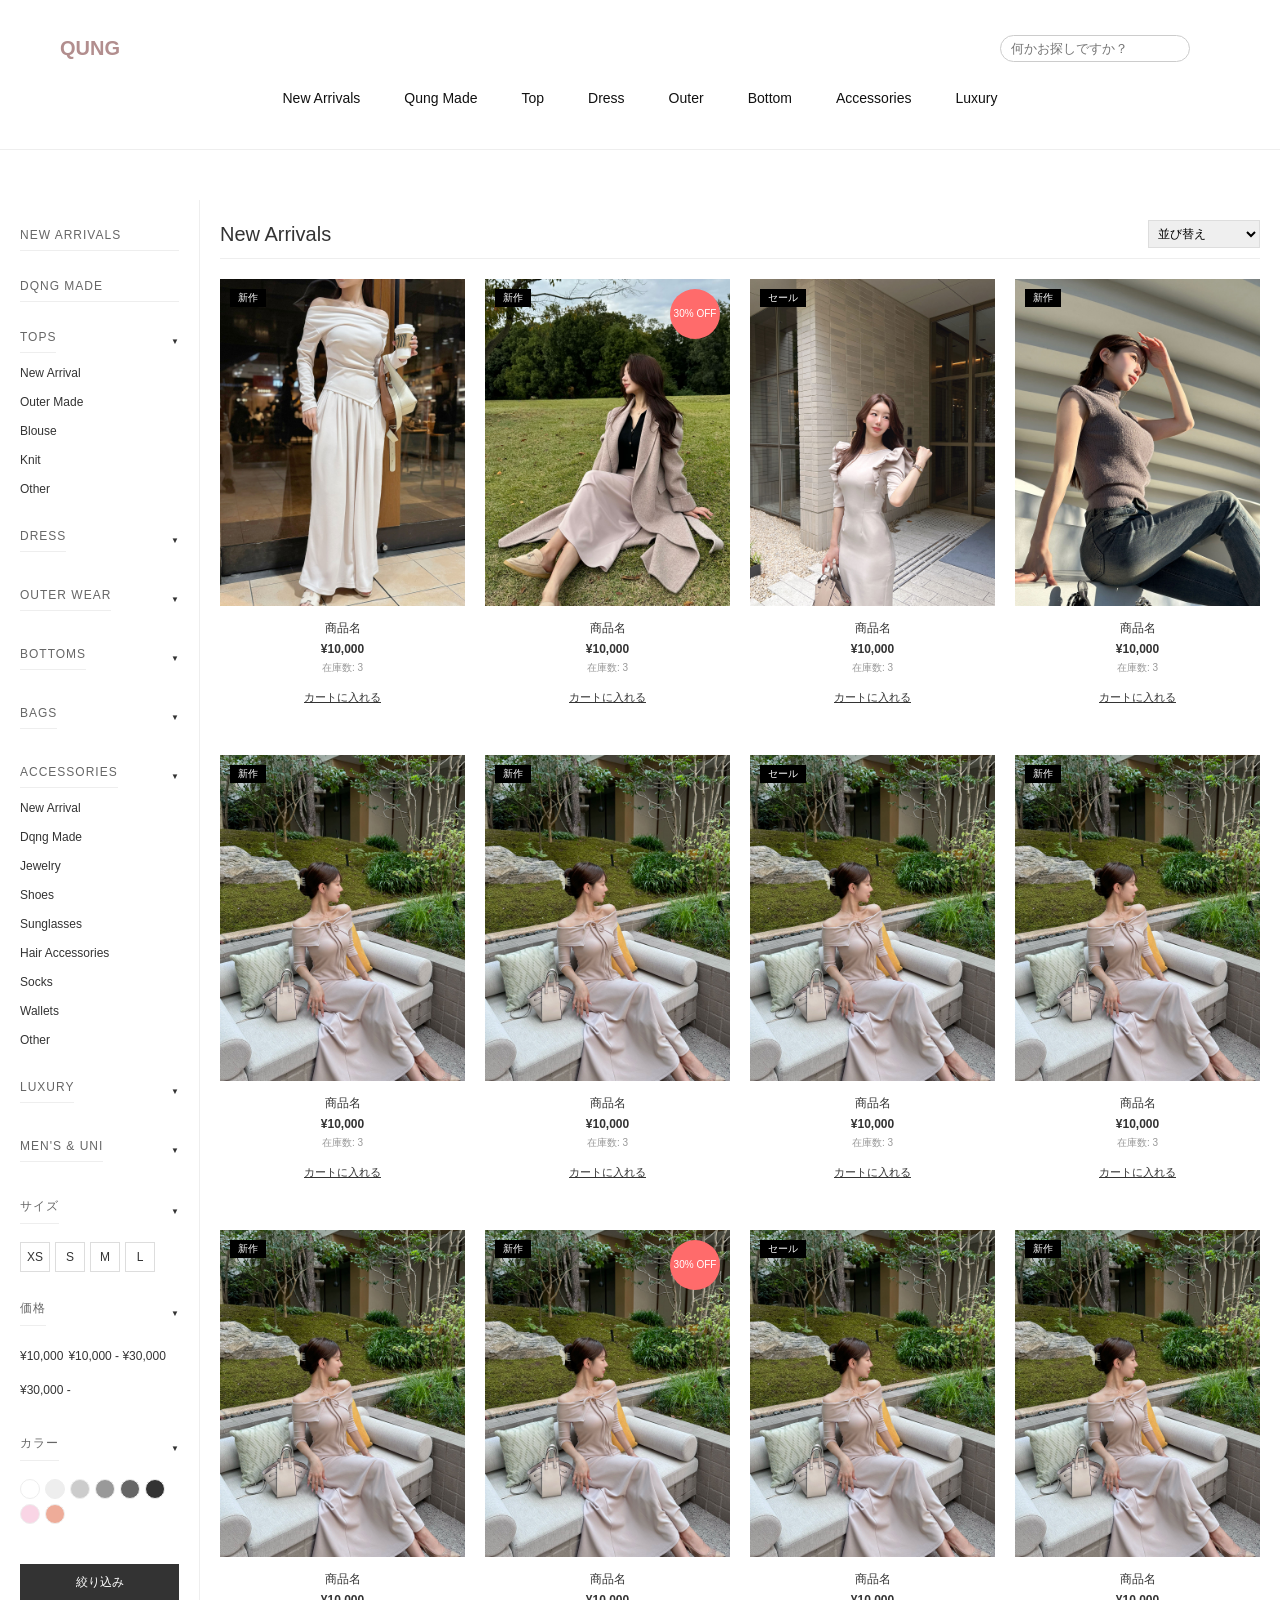
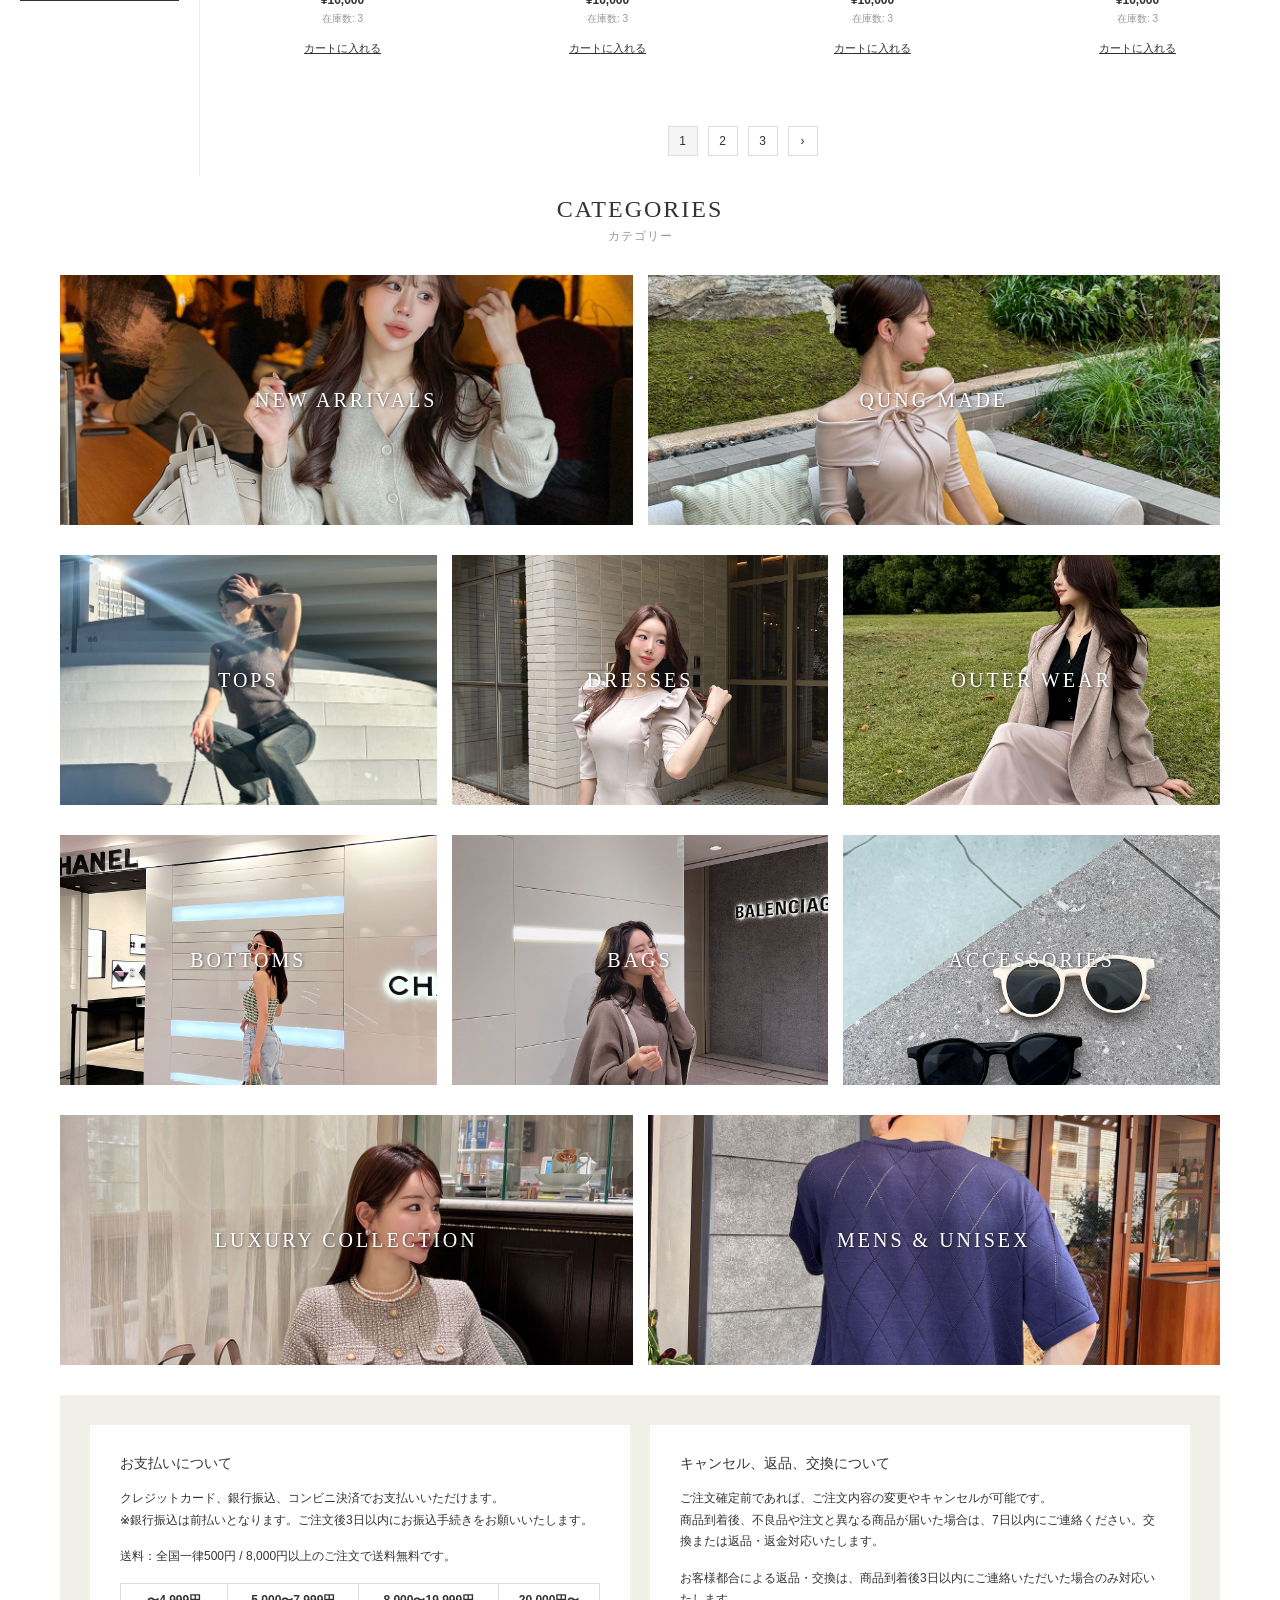
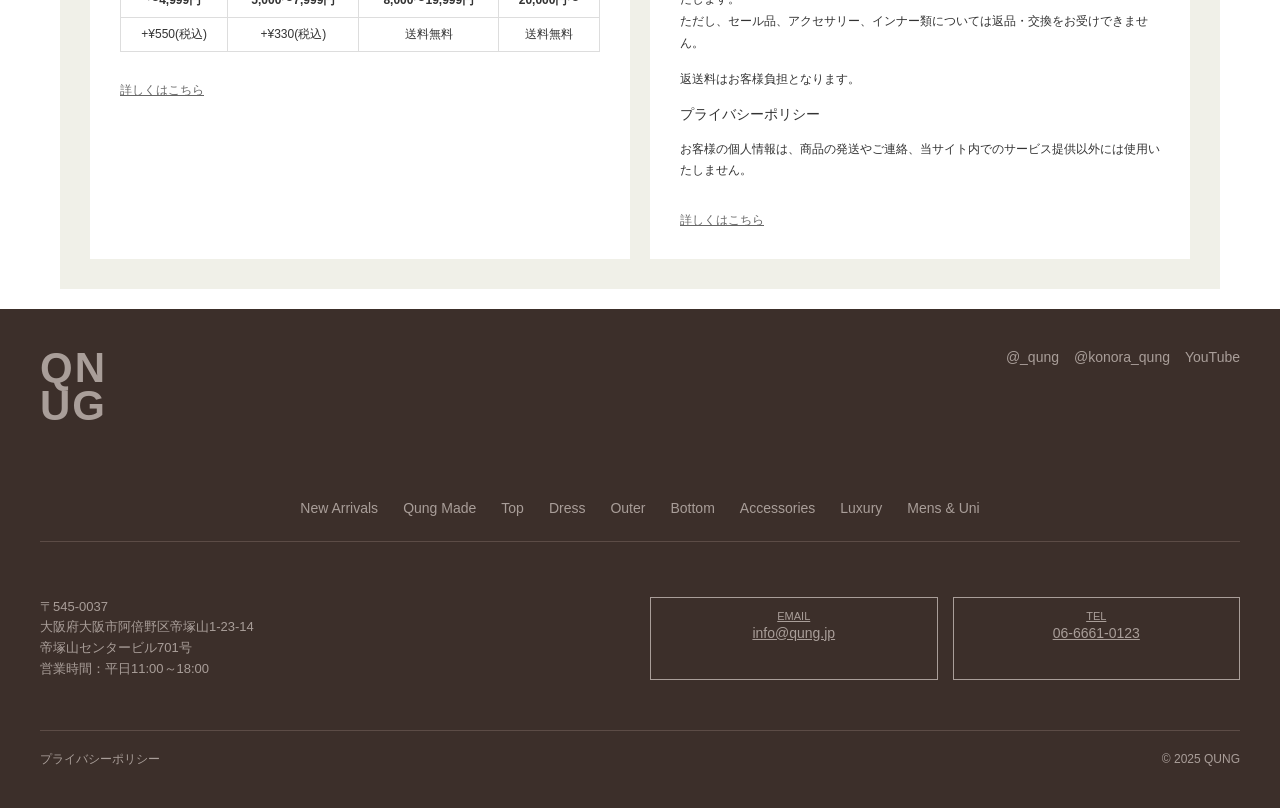
==== New-Arrivals.html @ 086cfecb "first commit" ====
<!DOCTYPE html>
<html lang="en">
  <head>
    <meta charset="UTF-8" />
    <meta name="viewport" content="width=device-width, initial-scale=1.0" />
    <title>New Arrivals</title>

    <link rel="stylesheet" href="css/style.css" />

    <link rel="stylesheet" href="css/sidebar.css" />
    <link rel="stylesheet" href="css/footer.css" />
    <style>
      * {
        margin: 0;
        padding: 0;
        box-sizing: border-box;
        font-family: sans-serif;
      }

      body {
        background-color: #fff;
      }

      /* Categories Section Styles */
      .container {
        max-width: 1200px;
        margin: 0 auto;
        padding: 20px;
      }

      .categories-header {
        text-align: center;
        margin-bottom: 30px;
      }

      .categories-title {
        font-size: 24px;
        letter-spacing: 2px;
        margin-bottom: 5px;
        font-weight: normal;
        font-family: "Times New Roman", serif;
      }

      .categories-subtitle {
        font-size: 12px;
        color: #999;
        letter-spacing: 1px;
      }

      .categories-grid {
        display: grid;
        grid-template-columns: repeat(2, 1fr);
        grid-template-rows: auto;
        gap: 15px;
        margin-bottom: 30px;
      }

      .category-item {
        position: relative;
        overflow: hidden;
        height: 250px;
        cursor: pointer;
      }

      .category-item img {
        width: 100%;
        height: 100%;
        object-fit: cover;
        transition: transform 0.5s;
      }

      .category-item:hover img {
        transform: scale(1.05);
      }

      .category-label {
        position: absolute;
        top: 50%;
        left: 50%;
        transform: translate(-50%, -50%);
        color: white;
        font-size: 20px;
        letter-spacing: 3px;
        text-align: center;
        width: 100%;
        text-shadow: 1px 1px 3px rgba(0, 0, 0, 0.5);
        pointer-events: none;
        font-family: "Times New Roman", serif;
      }

      .row-2 {
        grid-template-columns: repeat(3, 1fr);
      }

      .row-3 {
        grid-template-columns: repeat(2, 1fr);
      }

      .info-section {
        display: grid;
        grid-template-columns: repeat(2, 1fr);
        gap: 20px;
        margin-top: 30px;
        background-color: #f0f0e8;
        padding: 30px;
      }

      .info-box {
        background-color: white;
        padding: 30px;
      }

      .info-title {
        font-size: 14px;
        margin-bottom: 15px;
        font-weight: normal;
      }

      .info-content {
        font-size: 12px;
        line-height: 1.8;
        margin-bottom: 15px;
      }

      .sizing-table {
        width: 100%;
        border-collapse: collapse;
        margin-top: 15px;
        margin-bottom: 15px;
      }

      .sizing-table th,
      .sizing-table td {
        border: 1px solid #ddd;
        padding: 8px;
        text-align: center;
        font-size: 12px;
      }

      .more-link {
        display: inline-block;
        font-size: 12px;
        margin-top: 15px;
        color: #666;
        text-decoration: underline;
        cursor: pointer;
      }

      /* Products Section Styles */
      .products-section {
        display: flex;
        margin-top: 50px;
      }

      /* Sidebar styles */
      .sidebar {
        width: 200px;
        padding: 20px;
        border-right: 1px solid #eee;
      }

      .category {
        margin-bottom: 20px;
      }

      .category-title {
        text-transform: uppercase;
        font-size: 12px;
        color: #666;
        letter-spacing: 1px;
        padding: 8px 0;
        margin-bottom: 8px;
        border-bottom: 1px solid #eee;
      }

      .subcategory {
        margin-bottom: 5px;
        font-size: 12px;
        padding: 5px 0;
        cursor: pointer;
        display: flex;
        justify-content: space-between;
      }

      .subcategory:hover {
        color: #999;
      }

      .category-header {
        display: flex;
        justify-content: space-between;
        align-items: center;
        cursor: pointer;
      }

      .category-header:after {
        content: "▼";
        font-size: 8px;
      }

      .size-options,
      .price-options,
      .color-options {
        display: flex;
        flex-wrap: wrap;
        gap: 5px;
        margin-top: 10px;
      }

      .size-box {
        border: 1px solid #ddd;
        width: 30px;
        height: 30px;
        display: flex;
        align-items: center;
        justify-content: center;
        font-size: 12px;
        cursor: pointer;
      }

      .size-box:hover {
        border-color: #999;
      }

      .color-circle {
        width: 20px;
        height: 20px;
        border-radius: 50%;
        cursor: pointer;
        border: 1px solid #eee;
      }

      .search-button {
        background-color: #333;
        color: white;
        border: none;
        padding: 10px;
        width: 100%;
        margin-top: 20px;
        cursor: pointer;
        font-size: 12px;
      }

      /* Main content styles */
      .main-content {
        flex: 1;
        padding: 20px;
      }

      .header {
        display: flex;
        justify-content: space-between;
        align-items: center;
        margin-bottom: 20px;
        padding-bottom: 10px;
        border-bottom: 1px solid #eee;
      }

      .title {
        font-size: 20px;
        font-weight: normal;
      }

      .sort-dropdown {
        padding: 5px;
        border: 1px solid #ddd;
        font-size: 12px;
      }

      .products-grid {
        display: grid;
        grid-template-columns: repeat(4, 1fr);
        gap: 20px;
      }

      .product-card {
        margin-bottom: 30px;
      }

      .product-image {
        position: relative;
        margin-bottom: 10px;
        overflow: hidden;
      }

      .product-image img {
        width: 100%;
        height: auto;
        transition: transform 0.3s;
      }

      .product-image:hover img {
        transform: scale(1.05);
      }

      .tag {
        position: absolute;
        top: 10px;
        left: 10px;
        background-color: #000;
        color: white;
        padding: 2px 8px;
        font-size: 10px;
      }

      .sale-circle {
        position: absolute;
        top: 10px;
        right: 10px;
        background-color: #ff6b6b;
        color: white;
        width: 50px;
        height: 50px;
        border-radius: 50%;
        display: flex;
        align-items: center;
        justify-content: center;
        font-size: 10px;
        text-align: center;
        line-height: 1.2;
      }

      .product-info {
        text-align: center;
      }

      .product-title {
        font-size: 12px;
        font-weight: normal;
        margin-bottom: 5px;
      }

      .product-price {
        font-size: 12px;
        margin-bottom: 5px;
      }

      .product-status {
        font-size: 10px;
        color: #999;
        margin-bottom: 10px;
      }

      .add-to-cart {
        background: none;
        border: none;
        cursor: pointer;
        font-size: 11px;
        color: #333;
        text-decoration: underline;
        margin-top: 5px;
      }

      .pagination {
        display: flex;
        justify-content: center;
        margin-top: 40px;
      }

      .page-number {
        width: 30px;
        height: 30px;
        display: flex;
        align-items: center;
        justify-content: center;
        margin: 0 5px;
        border: 1px solid #ddd;
        font-size: 12px;
        cursor: pointer;
      }

      .page-number:hover,
      .page-number.active {
        background-color: #f5f5f5;
      }

      .next-page {
        border: 1px solid #ddd;
        width: 30px;
        height: 30px;
        display: flex;
        align-items: center;
        justify-content: center;
        font-size: 12px;
        margin-left: 5px;
        cursor: pointer;
      }
    </style>
  </head>
  <body>
    <div id="site-header"></div>

    <!-- Products Section -->
    <div class="products-section">
      <!-- Left Sidebar -->
      <div class="sidebar">
        <div class="category">
          <div class="category-title">NEW ARRIVALS</div>
        </div>

        <div class="category">
          <div class="category-title">DQNG MADE</div>
        </div>

        <div class="category">
          <div class="category-header">
            <div class="category-title">TOPS</div>
          </div>
          <div class="subcategory">New Arrival</div>
          <div class="subcategory">Outer Made</div>
          <div class="subcategory">Blouse</div>
          <div class="subcategory">Knit</div>
          <div class="subcategory">Other</div>
        </div>

        <div class="category">
          <div class="category-header">
            <div class="category-title">DRESS</div>
          </div>
        </div>

        <div class="category">
          <div class="category-header">
            <div class="category-title">OUTER WEAR</div>
          </div>
        </div>

        <div class="category">
          <div class="category-header">
            <div class="category-title">BOTTOMS</div>
          </div>
        </div>

        <div class="category">
          <div class="category-header">
            <div class="category-title">BAGS</div>
          </div>
        </div>

        <div class="category">
          <div class="category-header">
            <div class="category-title">ACCESSORIES</div>
          </div>
          <div class="subcategory">New Arrival</div>
          <div class="subcategory">Dqng Made</div>
          <div class="subcategory">Jewelry</div>
          <div class="subcategory">Shoes</div>
          <div class="subcategory">Sunglasses</div>
          <div class="subcategory">Hair Accessories</div>
          <div class="subcategory">Socks</div>
          <div class="subcategory">Wallets</div>
          <div class="subcategory">Other</div>
        </div>

        <div class="category">
          <div class="category-header">
            <div class="category-title">LUXURY</div>
          </div>
        </div>

        <div class="category">
          <div class="category-header">
            <div class="category-title">MEN'S & UNI</div>
          </div>
        </div>

        <div class="category">
          <div class="category-header">
            <div class="category-title">サイズ</div>
          </div>
          <div class="size-options">
            <div class="size-box">XS</div>
            <div class="size-box">S</div>
            <div class="size-box">M</div>
            <div class="size-box">L</div>
          </div>
        </div>

        <div class="category">
          <div class="category-header">
            <div class="category-title">価格</div>
          </div>
          <div class="price-options">
            <div class="subcategory">¥10,000</div>
            <div class="subcategory">¥10,000 - ¥30,000</div>
            <div class="subcategory">¥30,000 -</div>
          </div>
        </div>

        <div class="category">
          <div class="category-header">
            <div class="category-title">カラー</div>
          </div>
          <div class="color-options">
            <div class="color-circle" style="background-color: #fff"></div>
            <div class="color-circle" style="background-color: #eee"></div>
            <div class="color-circle" style="background-color: #ccc"></div>
            <div class="color-circle" style="background-color: #999"></div>
            <div class="color-circle" style="background-color: #666"></div>
            <div class="color-circle" style="background-color: #333"></div>
            <div class="color-circle" style="background-color: #f9d5e5"></div>
            <div class="color-circle" style="background-color: #eeac99"></div>
          </div>
        </div>

        <button class="search-button">絞り込み</button>
      </div>

      <!-- Main Content -->
      <div class="main-content">
        <div class="header">
          <h1 class="title">New Arrivals</h1>
          <select class="sort-dropdown">
            <option>並び替え</option>
            <option>新着順</option>
            <option>おすすめ</option>
            <option>低価格(安い順)</option>
            <option>高価格(高い順)</option>
            <option>売れ筋順</option>
            <option>割引率(高い順)</option>
          </select>
        </div>

        <div class="products-grid">
          <!-- Product 1 -->
          <div class="product-card">
            <div class="product-image">
              <img src="newp1.jpg" alt="Fashion product" />
              <div class="tag">新作</div>
            </div>
            <div class="product-info">
              <h3 class="product-title">商品名</h3>
              <div class="product-price">¥10,000</div>
              <div class="product-status">在庫数: 3</div>
              <button class="add-to-cart">カートに入れる</button>
            </div>
          </div>

          <!-- Product 2 -->
          <div class="product-card">
            <div class="product-image">
              <img
                src="4d690265fda1c82289eeb3aa7a1eb5c9ae53136c.jpg"
                alt="Fashion product"
              />
              <div class="tag">新作</div>
              <div class="sale-circle">30% OFF</div>
            </div>
            <div class="product-info">
              <h3 class="product-title">商品名</h3>
              <div class="product-price">¥10,000</div>
              <div class="product-status">在庫数: 3</div>
              <button class="add-to-cart">カートに入れる</button>
            </div>
          </div>

          <!-- Product 3 -->
          <div class="product-card">
            <div class="product-image">
              <img
                src="9103c0feef0258bb6fc82ee52c342f1bdd864221.jpg"
                alt="Fashion product"
              />
              <div class="tag">セール</div>
            </div>
            <div class="product-info">
              <h3 class="product-title">商品名</h3>
              <div class="product-price">¥10,000</div>
              <div class="product-status">在庫数: 3</div>
              <button class="add-to-cart">カートに入れる</button>
            </div>
          </div>

          <!-- Product 4 -->
          <div class="product-card">
            <div class="product-image">
              <img
                src="5a7972a91dd7b9ae337d6b5f565ec3e1d8d7c416.jpg"
                alt="Fashion product"
              />
              <div class="tag">新作</div>
            </div>
            <div class="product-info">
              <h3 class="product-title">商品名</h3>
              <div class="product-price">¥10,000</div>
              <div class="product-status">在庫数: 3</div>
              <button class="add-to-cart">カートに入れる</button>
            </div>
          </div>

          <!-- Product 5 -->
          <div class="product-card">
            <div class="product-image">
              <img
                src="e820c587bdb36ad28e0a0d2828b4e10e672bfbad.jpg"
                alt="Fashion product"
              />
              <div class="tag">新作</div>
            </div>
            <div class="product-info">
              <h3 class="product-title">商品名</h3>
              <div class="product-price">¥10,000</div>
              <div class="product-status">在庫数: 3</div>
              <button class="add-to-cart">カートに入れる</button>
            </div>
          </div>

          <!-- Product 6 -->
          <div class="product-card">
            <div class="product-image">
              <img
                src="e820c587bdb36ad28e0a0d2828b4e10e672bfbad.jpg"
                alt="Fashion product"
              />
              <div class="tag">新作</div>
            </div>
            <div class="product-info">
              <h3 class="product-title">商品名</h3>
              <div class="product-price">¥10,000</div>
              <div class="product-status">在庫数: 3</div>
              <button class="add-to-cart">カートに入れる</button>
            </div>
          </div>

          <!-- Product 7 -->
          <div class="product-card">
            <div class="product-image">
              <img
                src="e820c587bdb36ad28e0a0d2828b4e10e672bfbad.jpg"
                alt="Fashion product"
              />
              <div class="tag">セール</div>
            </div>
            <div class="product-info">
              <h3 class="product-title">商品名</h3>
              <div class="product-price">¥10,000</div>
              <div class="product-status">在庫数: 3</div>
              <button class="add-to-cart">カートに入れる</button>
            </div>
          </div>

          <!-- Product 8 -->
          <div class="product-card">
            <div class="product-image">
              <img
                src="e820c587bdb36ad28e0a0d2828b4e10e672bfbad.jpg"
                alt="Fashion product"
              />
              <div class="tag">新作</div>
            </div>
            <div class="product-info">
              <h3 class="product-title">商品名</h3>
              <div class="product-price">¥10,000</div>
              <div class="product-status">在庫数: 3</div>
              <button class="add-to-cart">カートに入れる</button>
            </div>
          </div>

          <!-- Second row products (repeat first row for demo) -->
          <!-- Product 9 -->
          <div class="product-card">
            <div class="product-image">
              <img
                src="e820c587bdb36ad28e0a0d2828b4e10e672bfbad.jpg"
                alt="Fashion product"
              />
              <div class="tag">新作</div>
            </div>
            <div class="product-info">
              <h3 class="product-title">商品名</h3>
              <div class="product-price">¥10,000</div>
              <div class="product-status">在庫数: 3</div>
              <button class="add-to-cart">カートに入れる</button>
            </div>
          </div>

          <!-- Product 10 -->
          <div class="product-card">
            <div class="product-image">
              <img
                src="e820c587bdb36ad28e0a0d2828b4e10e672bfbad.jpg"
                alt="Fashion product"
              />
              <div class="tag">新作</div>
              <div class="sale-circle">30% OFF</div>
            </div>
            <div class="product-info">
              <h3 class="product-title">商品名</h3>
              <div class="product-price">¥10,000</div>
              <div class="product-status">在庫数: 3</div>
              <button class="add-to-cart">カートに入れる</button>
            </div>
          </div>

          <!-- Product 11 -->
          <div class="product-card">
            <div class="product-image">
              <img
                src="e820c587bdb36ad28e0a0d2828b4e10e672bfbad.jpg"
                alt="Fashion product"
              />
              <div class="tag">セール</div>
            </div>
            <div class="product-info">
              <h3 class="product-title">商品名</h3>
              <div class="product-price">¥10,000</div>
              <div class="product-status">在庫数: 3</div>
              <button class="add-to-cart">カートに入れる</button>
            </div>
          </div>

          <!-- Product 12 -->
          <div class="product-card">
            <div class="product-image">
              <img
                src="e820c587bdb36ad28e0a0d2828b4e10e672bfbad.jpg"
                alt="Fashion product"
              />
              <div class="tag">新作</div>
            </div>
            <div class="product-info">
              <h3 class="product-title">商品名</h3>
              <div class="product-price">¥10,000</div>
              <div class="product-status">在庫数: 3</div>
              <button class="add-to-cart">カートに入れる</button>
            </div>
          </div>
        </div>

        <!-- Pagination -->
        <div class="pagination">
          <div class="page-number active">1</div>
          <div class="page-number">2</div>
          <div class="page-number">3</div>
          <div class="next-page">›</div>
        </div>
      </div>
    </div>

    <!-- Categories Section -->
    <div class="container">
      <!-- Categories Header -->
      <div class="categories-header">
        <h1 class="categories-title">CATEGORIES</h1>
        <div class="categories-subtitle">カテゴリー</div>
      </div>

      <!-- Categories Grid - Row 1 -->
      <div class="categories-grid">
        <!-- New Arrivals -->
        <div class="category-item">
          <img
            src="5885b2ba01f58133df1f2896c048804c98ce63a4.jpg"
            alt="New Arrivals"
          />
          <div class="category-label">NEW ARRIVALS</div>
        </div>

        <!-- Qung Made -->
        <div class="category-item">
          <img
            src="e820c587bdb36ad28e0a0d2828b4e10e672bfbad (1).jpg"
            alt="Qung Made"
          />
          <div class="category-label">QUNG MADE</div>
        </div>
      </div>

      <!-- Categories Grid - Row 2 -->
      <div class="categories-grid row-2">
        <!-- Tops -->
        <div class="category-item">
          <img src="1a89beb376599f3f83692e1197912b23ac9c4b84.jpg" alt="Tops" />
          <div class="category-label">TOPS</div>
        </div>

        <!-- Dresses -->
        <div class="category-item">
          <img
            src="9103c0feef0258bb6fc82ee52c342f1bdd864221 (3).jpg"
            alt="Dresses"
          />
          <div class="category-label">DRESSES</div>
        </div>

        <!-- Outer Wear -->
        <div class="category-item">
          <img
            src="4d690265fda1c82289eeb3aa7a1eb5c9ae53136c (1).jpg"
            alt="Outer Wear"
          />
          <div class="category-label">OUTER WEAR</div>
        </div>
      </div>

      <!-- Categories Grid - Row 3 -->
      <div class="categories-grid row-2">
        <!-- Bottoms -->
        <div class="category-item">
          <img
            src="4bafaa244b890921a69c7337005c011498ba6808 (1).jpg"
            alt="Bottoms"
          />
          <div class="category-label">BOTTOMS</div>
        </div>

        <!-- Bags -->
        <div class="category-item">
          <img src="ed6ea5e9a460b45aedf42dc6e616c5f8e9622e7d.jpg" alt="Bags" />
          <div class="category-label">BAGS</div>
        </div>

        <!-- Accessories -->
        <div class="category-item">
          <img
            src="4c7d7dd649df3a3e210e812cb49407179325f483.jpg"
            alt="Accessories"
          />
          <div class="category-label">ACCESSORIES</div>
        </div>
      </div>

      <!-- Categories Grid - Row 4 -->
      <div class="categories-grid">
        <!-- Luxury Collection -->
        <div class="category-item">
          <img
            src="69fb6cc38c44bbbca846d6472825ca42c41c1407.jpg"
            alt="Luxury Collection"
          />
          <div class="category-label">LUXURY COLLECTION</div>
        </div>

        <!-- Mens & Unisex -->
        <div class="category-item">
          <img
            src="e5986133b2b3f3f2792eaac9f198751d924b41c4.jpg"
            alt="Mens & Unisex"
          />
          <div class="category-label">MENS & UNISEX</div>
        </div>
      </div>

      <!-- Info Section -->
      <div class="info-section">
        <!-- Left Info Box -->
        <div class="info-box">
          <h3 class="info-title">お支払いについて</h3>
          <p class="info-content">
            クレジットカード、銀行振込、コンビニ決済でお支払いいただけます。<br />
            ※銀行振込は前払いとなります。ご注文後3日以内にお振込手続きをお願いいたします。
          </p>
          <p class="info-content">
            送料：全国一律500円 / 8,000円以上のご注文で送料無料です。
          </p>

          <table class="sizing-table">
            <tr>
              <th>〜4,999円</th>
              <th>5,000〜7,999円</th>
              <th>8,000〜19,999円</th>
              <th>20,000円〜</th>
            </tr>
            <tr>
              <td>+¥550(税込)</td>
              <td>+¥330(税込)</td>
              <td>送料無料</td>
              <td>送料無料</td>
            </tr>
          </table>

          <a class="more-link">詳しくはこちら</a>
        </div>

        <!-- Right Info Box -->
        <div class="info-box">
          <h3 class="info-title">キャンセル、返品、交換について</h3>
          <p class="info-content">
            ご注文確定前であれば、ご注文内容の変更やキャンセルが可能です。<br />
            商品到着後、不良品や注文と異なる商品が届いた場合は、7日以内にご連絡ください。交換または返品・返金対応いたします。
          </p>
          <p class="info-content">
            お客様都合による返品・交換は、商品到着後3日以内にご連絡いただいた場合のみ対応いたします。<br />
            ただし、セール品、アクセサリー、インナー類については返品・交換をお受けできません。
          </p>
          <p class="info-content">返送料はお客様負担となります。</p>

          <h3 class="info-title">プライバシーポリシー</h3>
          <p class="info-content">
            お客様の個人情報は、商品の発送やご連絡、当サイト内でのサービス提供以外には使用いたしません。
          </p>

          <a class="more-link">詳しくはこちら</a>
        </div>
      </div>
    </div>
    <div id="site-footer"></div>
    <script>
      document.addEventListener("DOMContentLoaded", function () {
        // Categories Section Interactivity
        const categoryItems = document.querySelectorAll(".category-item");
        categoryItems.forEach((item) => {
          item.addEventListener("click", function () {
            // In a real implementation, this would navigate to the category page
            const categoryName =
              this.querySelector(".category-label").textContent;
            console.log(`Navigating to ${categoryName} category`);
            // window.location.href = `/category/${categoryName.toLowerCase().replace(' ', '-')}`;
          });
        });

        const moreLinks = document.querySelectorAll(".more-link");
        moreLinks.forEach((link) => {
          link.addEventListener("click", function () {
            // In a real implementation, this would show more information or navigate to details page
            console.log("Showing more information");
          });
        });

        // Products Section Interactivity
        // Toggle category dropdown
        const categoryHeaders = document.querySelectorAll(".category-header");
        categoryHeaders.forEach((header) => {
          header.addEventListener("click", function () {
            const nextElement = this.nextElementSibling;
            if (
              nextElement &&
              !nextElement.classList.contains("category-title")
            ) {
              nextElement.style.display =
                nextElement.style.display === "none" ? "block" : "none";
            }
          });
        });

        // Size box selection
        const sizeBoxes = document.querySelectorAll(".size-box");
        sizeBoxes.forEach((box) => {
          box.addEventListener("click", function () {
            // Toggle active class
            this.classList.toggle("active");
            if (this.classList.contains("active")) {
              this.style.backgroundColor = "#eee";
            } else {
              this.style.backgroundColor = "";
            }
          });
        });

        // Color circle selection
        const colorCircles = document.querySelectorAll(".color-circle");
        colorCircles.forEach((circle) => {
          circle.addEventListener("click", function () {
            // Toggle active class
            this.classList.toggle("active");
            if (this.classList.contains("active")) {
              this.style.border = "2px solid #333";
            } else {
              this.style.border = "1px solid #eee";
            }
          });
        });

        // Search button click
        const searchButton = document.querySelector(".search-button");
        searchButton.addEventListener("click", function () {
          console.log("Filtering products based on selected criteria");
          // In a real implementation, this would filter products based on selected criteria
        });

        // Sort dropdown change
        const sortDropdown = document.querySelector(".sort-dropdown");
        sortDropdown.addEventListener("change", function () {
          console.log(`Sorting products by: ${this.value}`);
          // In a real implementation, this would sort products based on selected option
        });

        // Add to cart button click
        const addToCartButtons = document.querySelectorAll(".add-to-cart");
        addToCartButtons.forEach((button) => {
          button.addEventListener("click", function () {
            const productTitle =
              this.parentElement.querySelector(".product-title").textContent;
            console.log(`Added ${productTitle} to cart`);
            // In a real implementation, this would add the product to cart

            // Show a quick confirmation message
            const confirmMessage = document.createElement("div");
            confirmMessage.textContent = "カートに追加しました！";
            confirmMessage.style.position = "fixed";
            confirmMessage.style.top = "20px";
            confirmMessage.style.left = "50%";
            confirmMessage.style.transform = "translateX(-50%)";
            confirmMessage.style.backgroundColor = "#333";
            confirmMessage.style.color = "white";
            confirmMessage.style.padding = "10px 20px";
            confirmMessage.style.borderRadius = "5px";
            confirmMessage.style.zIndex = "1000";

            document.body.appendChild(confirmMessage);

            // Remove the message after 3 seconds
            setTimeout(() => {
              document.body.removeChild(confirmMessage);
            }, 3000);
          });
        });

        // Pagination click
        const pageNumbers = document.querySelectorAll(".page-number");
        pageNumbers.forEach((number) => {
          number.addEventListener("click", function () {
            // Remove active class from all page numbers
            pageNumbers.forEach((num) => num.classList.remove("active"));

            // Add active class to clicked page number
            this.classList.add("active");

            console.log(`Navigating to page ${this.textContent}`);
            // In a real implementation, this would load products for the selected page
          });
        });

        // Next page click
        const nextPage = document.querySelector(".next-page");
        nextPage.addEventListener("click", function () {
          // Find the currently active page
          const activePage = document.querySelector(".page-number.active");
          const currentPage = parseInt(activePage.textContent);

          // Find the next page element
          const nextPageElement = document.querySelector(
            `.page-number:nth-child(${currentPage + 1})`
          );

          if (nextPageElement) {
            // Remove active class from current page
            activePage.classList.remove("active");

            // Add active class to next page
            nextPageElement.classList.add("active");

            console.log(`Navigating to page ${nextPageElement.textContent}`);
            // In a real implementation, this would load products for the next page
          }
        });

        // Product image hover effect
        const productImages = document.querySelectorAll(".product-image");
        productImages.forEach((image) => {
          image.addEventListener("mouseenter", function () {
            this.querySelector("img").style.transform = "scale(1.05)";
          });

          image.addEventListener("mouseleave", function () {
            this.querySelector("img").style.transform = "";
          });
        });

        // Mobile sidebar toggle (for responsive design)
        // This would be implemented with additional HTML elements in a real project
        function setupMobileMenu() {
          if (window.innerWidth <= 768) {
            // Create mobile menu button if it doesn't exist
            if (!document.querySelector(".mobile-menu-toggle")) {
              const menuToggle = document.createElement("div");
              menuToggle.className = "mobile-menu-toggle";
              menuToggle.innerHTML = "☰";
              menuToggle.style.position = "fixed";
              menuToggle.style.top = "10px";
              menuToggle.style.left = "10px";
              menuToggle.style.fontSize = "24px";
              menuToggle.style.zIndex = "1000";
              menuToggle.style.cursor = "pointer";

              document.body.appendChild(menuToggle);

              // Toggle sidebar visibility
              menuToggle.addEventListener("click", function () {
                const sidebar = document.querySelector(".sidebar");
                sidebar.style.display =
                  sidebar.style.display === "none" ? "block" : "none";
              });

              // Hide sidebar by default on mobile
              document.querySelector(".sidebar").style.display = "none";
            }
          } else {
            // Remove mobile menu button if exists
            const menuToggle = document.querySelector(".mobile-menu-toggle");
            if (menuToggle) {
              document.body.removeChild(menuToggle);
            }

            // Make sure sidebar is visible on desktop
            document.querySelector(".sidebar").style.display = "block";
          }
        }

        // Run initially and on window resize
        setupMobileMenu();
        window.addEventListener("resize", setupMobileMenu);
      });
    </script>
    <script src="js/index.js"></script>
  </body>
</html>
---- css/style.css ----
/* General Reset */
* {
    box-sizing: border-box;
    margin: 0;
    padding: 0;
  }
  body {
    font-family: "Segoe UI", sans-serif;
    background: #fff;
    color: #333;
  }
  
  /* Header */
  header {
    max-width: 1440px;
    margin: 0 auto;
    border-bottom: 1px solid #eee;
    padding: 25px 40px;
  }
  .top-header {
    display: flex;
    justify-content: space-between;
    align-items: center;
    padding: 10px 20px;
  }
  .logo {
    font-size: 20px;
    font-weight: bold;
    color: #b28e8e;
  }
  .right-icons {
    display: flex;
    align-items: center;
    gap: 15px;
  }
  .search-bar {
    display: flex;
    align-items: center;
    border: 1px solid #ccc;
    border-radius: 20px;
    padding: 5px 10px;
    max-width: 200px;
    width: 100%;
  }
  .search-bar input {
    border: none;
    outline: none;
    flex: 1;
    font-size: 13px;
  }
  .search-bar i {
    color: #888;
  }
  .main-nav {
    display: flex;
    justify-content: center;
    flex-wrap: wrap;
    gap: 20px;
    padding: 10px 20px;
  }
  .main-nav a {
    text-decoration: none;
    color: #111;
    font-size: 14px;
    padding: 8px 12px;
    border-radius: 6px;
    transition: background 0.2s;
  }
  .main-nav a:hover {
    background-color: #f5f5f5;
  }
  .mobile-menu-toggle {
    display: none;
    font-size: 22px;
    cursor: pointer;
  }
  @media (max-width: 889px) {
    header {
      padding: 10px 20px;
    }
    .search-bar {
      display: none;
    }
    .main-nav {
      flex-direction: column;
      display: none;
    }
    .main-nav.show {
      display: flex;
    }
    .mobile-menu-toggle {
      display: block;
    }
    .top-header {
      flex-direction: row;
    }
  }
  
  /* Slider */
  .custom-slider-wrapper {
    max-width: 1240px;
    margin: 60px auto;
    position: relative;
  }
  .customSwiper {
    width: 100%;
    height: auto;
    overflow: hidden;
    margin-bottom: 40px;
  }
  .customSwiper .swiper-slide img {
    width: 100%;
    display: block;
    object-fit: cover;
  }
  .custom-slider-next,
  .custom-slider-prev {
    color: #fff !important;
    font-size: 20px;
    width: 40px;
    height: 40px;
  }
  .custom-slider-pagination {
    text-align: center;
    margin-top: -30px;
    margin-bottom: 10px;
    position: relative;
  }
  .custom-slider-pagination .swiper-pagination-bullet {
    background-color: #000;
    opacity: 0.4;
    width: 10px;
    height: 10px;
    margin: 0 5px;
    border-radius: 50%;
    transition: 0.3s ease;
  }
  .custom-slider-pagination .swiper-pagination-bullet-active {
    opacity: 1;
    transform: scale(1.2);
  }
  @media (max-width: 1250px) {
    .custom-slider-wrapper {
      margin: 20px auto;
    }
  }
  
  /* Product Card */
  .section-header {
    border-bottom: 1px solid #DDDDDD;
    padding-bottom: 10px;
  }
  .custom-product-card {
    background-color: #fff;
    border-radius: 6px;
    overflow: hidden;
    display: flex;
    flex-direction: column;
    height: 100%;
  }
  .product-image-wrapper {
    position: relative;
  }
  .product-label {
    position: absolute;
    top: 10px;
    left: 10px;
    background-color: #fff;
    padding: 2px 8px;
    font-size: 13px;
    border-radius: 4px;
    font-weight: bold;
    box-shadow: 0 1px 2px rgba(0, 0, 0, 0.1);
  }
  .product-name {
    font-size: 16px;
    font-weight: 400;
  }
  .product-price {
    font-weight: bold;
    font-size: 16px;
    white-space: nowrap;
  }
  .product-tax {
    font-size: 13px;
    white-space: nowrap;
    transform: translateY(1px);
  }
  .shipping-btn {
    border-color: #ddd;
    font-size: 12px;
    padding: 3px 10px;
    line-height: 1.2;
    border-radius: 0;
    white-space: nowrap;
  }
  .color-dot {
    width: 20px;
    height: 20px;
    border-radius: 50%;
    border: 1px solid #ccc;
    display: inline-block;
  }
  .buy-now-btn {
    border: 0;
    background: transparent;
    padding: 0;
    font-size: 15px;
    display: inline-block;
    text-align: left;
  }
  @media (max-width: 576px) {
    .product-name {
      font-size: 15px;
    }
    .product-price {
      font-size: 14px;
    }
    .product-tax {
      font-size: 12px;
    }
    .shipping-btn {
      font-size: 11px;
      padding: 2px 8px;
    }
    .color-dot {
      width: 16px;
      height: 16px;
    }
    .buy-now-btn {
      font-size: 13px;
    }
  }
  
  /* login cta box  */
  .login-cta-box {
    background-color: #F3EEE6;
    margin-top: 20px;
    margin-bottom: 70px;
    padding: 40px 20px;
  }
  
  .login-cta-btn {
    background-color: #372826;
    color: #fff;
    border-radius: 999px;
    padding: 8px 24px;
    font-size: 14px;
    font-weight: 500;
    text-decoration: none;
    transition: background-color 0.3s ease;
    width: 200px;
  }
  
  .login-cta-btn:hover {
    background-color: #1a1110;
    color: #fff;
  }
  @media (max-width: 767px) {
    .login-cta-btn {
        padding: 20px;
    }
    .login-cta-btn {
    padding: 8px 16px;
    font-size: 12px;
    width: 150px;
    }
}
  /* end of login cta box */


  /* categories cards section */
  .lg-container {
    max-width: 1240px;
    margin: 0 auto;
    padding-left: 15px;
    padding-right: 15px;
  }
  
  .mid-category{
    height: 200px;
    background-size:cover;
    background-repeat: no-repeat;
    background-position: center;
    border-radius: 0;
    position: relative;
    display: flex;
    align-items: center;
    justify-content: center;
    transition: 0.3s;
    overflow: hidden;
  }
  .category-tile {
    height: 350px;
    background-size:cover;
    background-repeat: no-repeat;
    background-position: center;
    border-radius: 0;
    position: relative;
    display: flex;
    align-items: center;
    justify-content: center;
    transition: 0.3s;
    overflow: hidden;
  }
 

  /* end of categories cards section */
---- css/sidebar.css ----
/* Canvas style for small screen */

  #sidebarWrapper {
    position: fixed;
    top: 0;
    left: -100%;
    width: 80%;
    max-width: 300px;
    height: 100%;
    background: #fff;
    z-index: 9999; /* 🔥 VERY IMPORTANT */
    overflow-y: auto;
    box-shadow: 2px 0 10px rgba(0,0,0,0.1);
    transition: left 0.3s ease;
  }
  
  
  #sidebarWrapper.show {
    left: 0;
  }

  #closeSidebarCanvasBtn {
    background: none;
    font-size: 24px;
    color: #333;
    cursor: pointer;
    margin-bottom: 10px;
  }
  
  
  /* Sidebar container shared by both versions */
  .sidebar-inner {
    padding: 20px;
  }
  
  .fm-accordion-container {
    max-width: 300px;
    font-family: Arial, sans-serif;
    color: #333;
  }
  
  .fm-category {
    border-bottom: 1px solid #e0e0e0;
  }
  
  .fm-category-title {
    display: flex;
    justify-content: space-between;
    align-items: center;
    padding: 15px 10px;
    cursor: pointer;
    font-size: 14px;
    font-weight: 600;
    text-transform: uppercase;
    transition: all 0.3s ease;
  }
  
  .fm-category-title::after {
    content: "▼";
    font-size: 18px;
    transition: transform 0.3s ease;
  }
  
  .fm-category.active .fm-category-title::after {
    content: "▲";
  }
  
  .fm-category-content {
    max-height: 0;
    overflow: hidden;
    transition: max-height 0.3s ease-out;
  }
  
  .fm-category.active .fm-category-content {
    max-height: 500px;
  }
  
  .fm-option-item {
    display: flex;
    align-items: center;
    padding: 8px 10px 8px 20px;
    font-size: 14px;
  }
  
  .fm-checkbox {
    margin-right: 10px;
  }
  
  .fm-new-arrival {
    font-weight: 400;
  }
  /* Button styles */
        .fm-button-container {
            padding: 20px 15px;
            display: flex;
            flex-direction: column;
            gap: 15px;
        }
        
        .fm-submit-button {
            background-color: #3c2f2a;
            color: white;
            border: none;
            padding: 15px;
            border-radius: 50px;
            font-size: 16px;
            cursor: pointer;
            transition: background-color 0.3s;
        }
        
        .fm-submit-button:hover {
            background-color: #4e3e38;
        }
        
        .fm-clear-button {
            background-color: transparent;
            color: #999;
            border: none;
            padding: 10px;
            font-size: 14px;
            cursor: pointer;
            text-align: center;
            text-decoration: underline;
        }
        
        .fm-clear-button:hover {
            color: #666;
        }
---- css/footer.css ----
.qn-footer {
    background-color: #3c2f2a;
    color: #a99e99;
    padding: 40px 20px;
    width: 100%;
}

.qn-footer-container {
    max-width: 1200px;
    margin: 0 auto;
    display: grid;
    grid-template-columns: 1fr;
    gap: 30px;
}

/* Top section with logo and social icons */
.qn-footer-top {
    display: flex;
    justify-content: space-between;
    align-items: flex-start;
    margin-bottom: 20px;
}

.qn-logo {
    font-size: 42px;
    font-weight: 600;
    letter-spacing: 2px;
    line-height: 0.9;
    color: #a99e99;
    transition: color 0.3s ease;
    cursor: pointer;

}
.qn-logo:hover {
    color: #ffffff;
}
.qn-social-icons {
    display: flex;
    gap: 15px;
}

.qn-social-icon {
    color: #a99e99;
    text-decoration: none;
    font-size: 14px;
    transition: color 0.3s ease;

}
.qn-social-icon:hover {
    color: white;
}
/* Navigation section */
.qn-footer-nav {
    display: flex;
    justify-content: center;
    flex-wrap: wrap;
    gap: 25px;
    margin: 25px 0;
    border-bottom: 1px solid #5c4c46;
    padding-bottom: 25px;
}

.qn-footer-link {
    color: #a99e99;
    text-decoration: none;
    font-size: 14px;
    transition: color 0.3s ease;
}

.qn-footer-link:hover {
    color: #ffffff;
}

/* Info section */
.qn-footer-info {
    display: grid;
    grid-template-columns: 1fr;
    gap: 20px;
}

.qn-contact-details {
    font-size: 13px;
    line-height: 1.6;
}

.qn-contact-buttons {
    display: grid;
    grid-template-columns: 1fr 1fr;
    gap: 15px;
}

.qn-contact-button {
    background-color: transparent;
    border: 1px solid #a99e99;
    color: #a99e99;
    padding: 12px 20px;
    text-align: center;
    font-size: 14px;
    cursor: pointer;
    transition: all 0.3s ease;
    display: flex;
    flex-direction: column;
    align-items: center;
}

.qn-contact-button:hover {
    background-color: rgba(169, 158, 153, 0.1);
}

.qn-contact-label {
    font-size: 11px;
    margin-bottom: 3px;
}

/* Bottom section */
.qn-footer-bottom {
    display: flex;
    justify-content: space-between;
    align-items: center;
    margin-top: 20px;
    font-size: 12px;
    border-top: 1px solid #5c4c46;
    padding-top: 20px;
}

.qn-privacy-link {
    color: #a99e99;
    text-decoration: none;
}

.qn-copyright {
    text-align: right;
}

/* Responsive styles */
@media (min-width: 768px) {
    .qn-footer-info {
        grid-template-columns: 1fr 1fr;
    }
}

@media (max-width: 600px) {
    .qn-footer-top {
        flex-direction: column;
        gap: 20px;
        align-items: center;
    }
    
    .qn-footer-nav {
        justify-content: center;
        text-align: center;
    }
    
    .qn-contact-buttons {
        grid-template-columns: 1fr;
    }
    
    .qn-footer-bottom {
        flex-direction: column-reverse;
        gap: 10px;
        text-align: center;
    }
    
    .qn-copyright {
        text-align: center;
    }
}
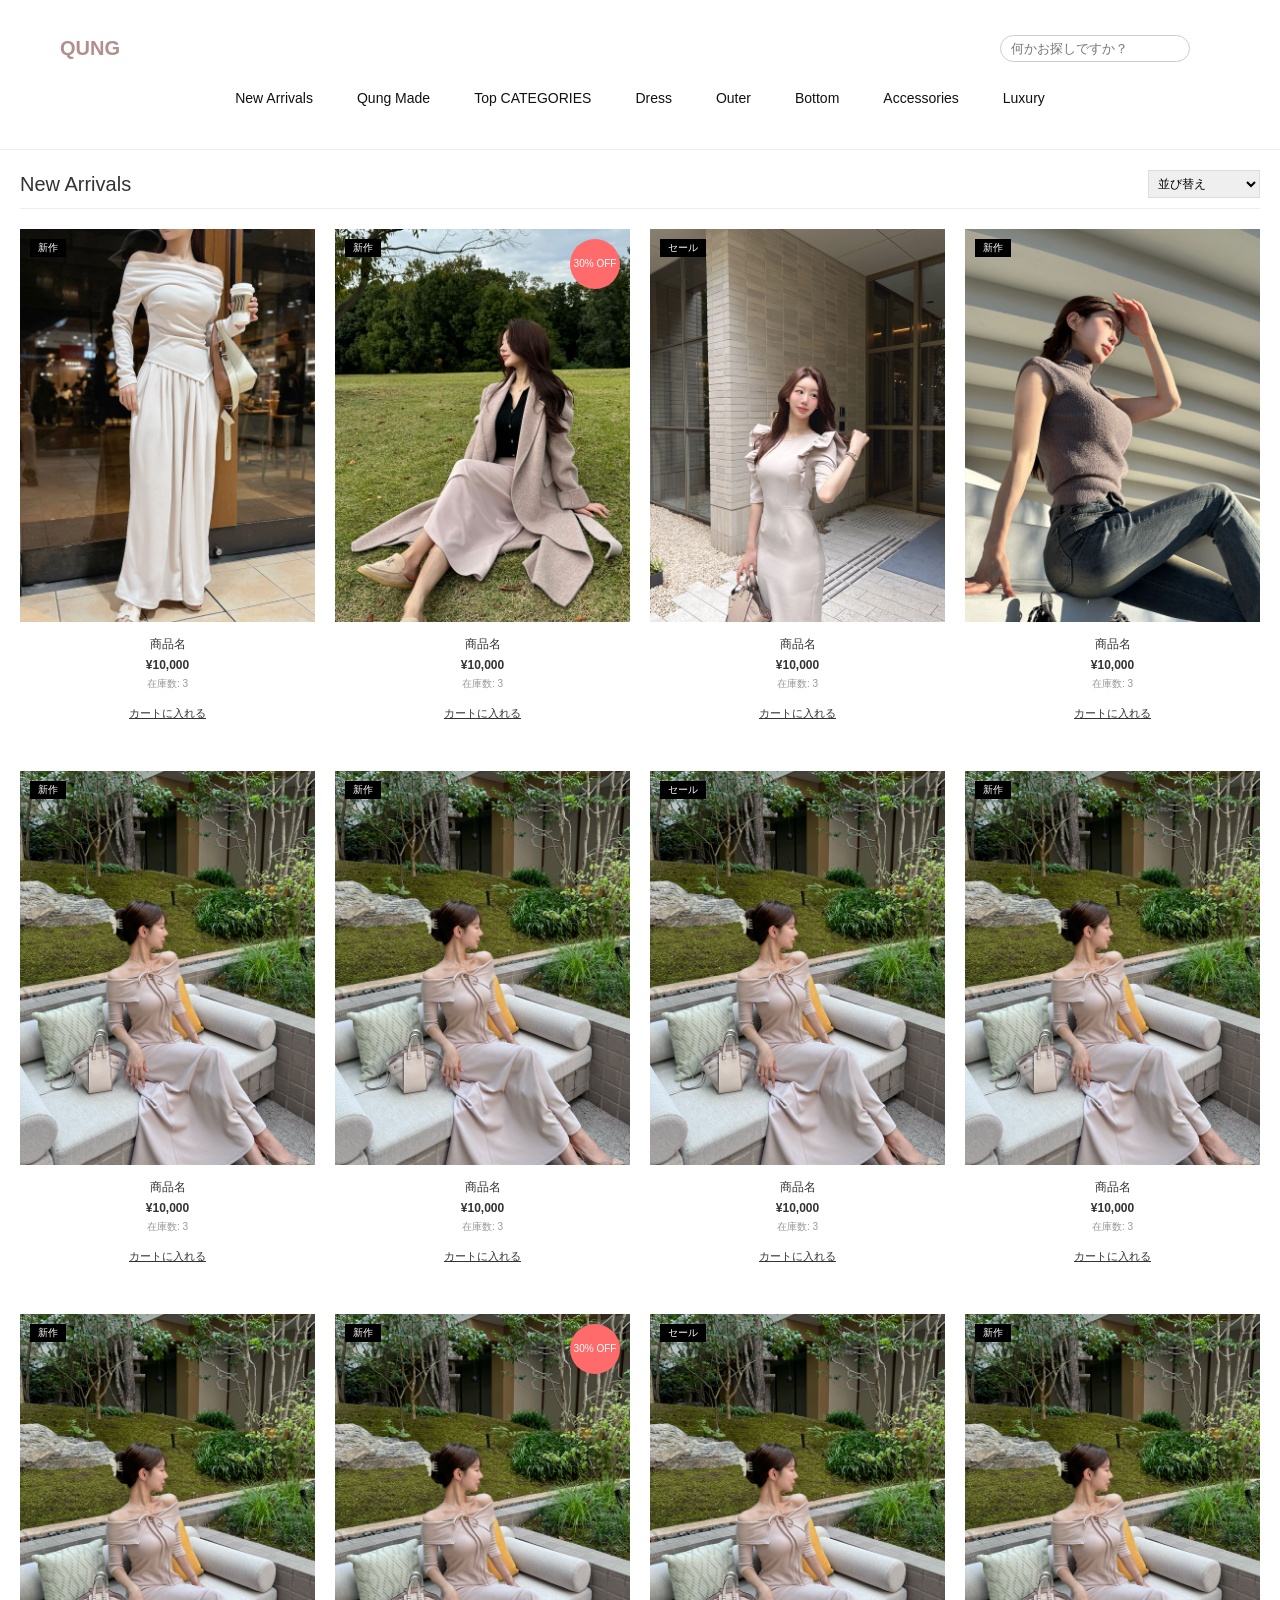
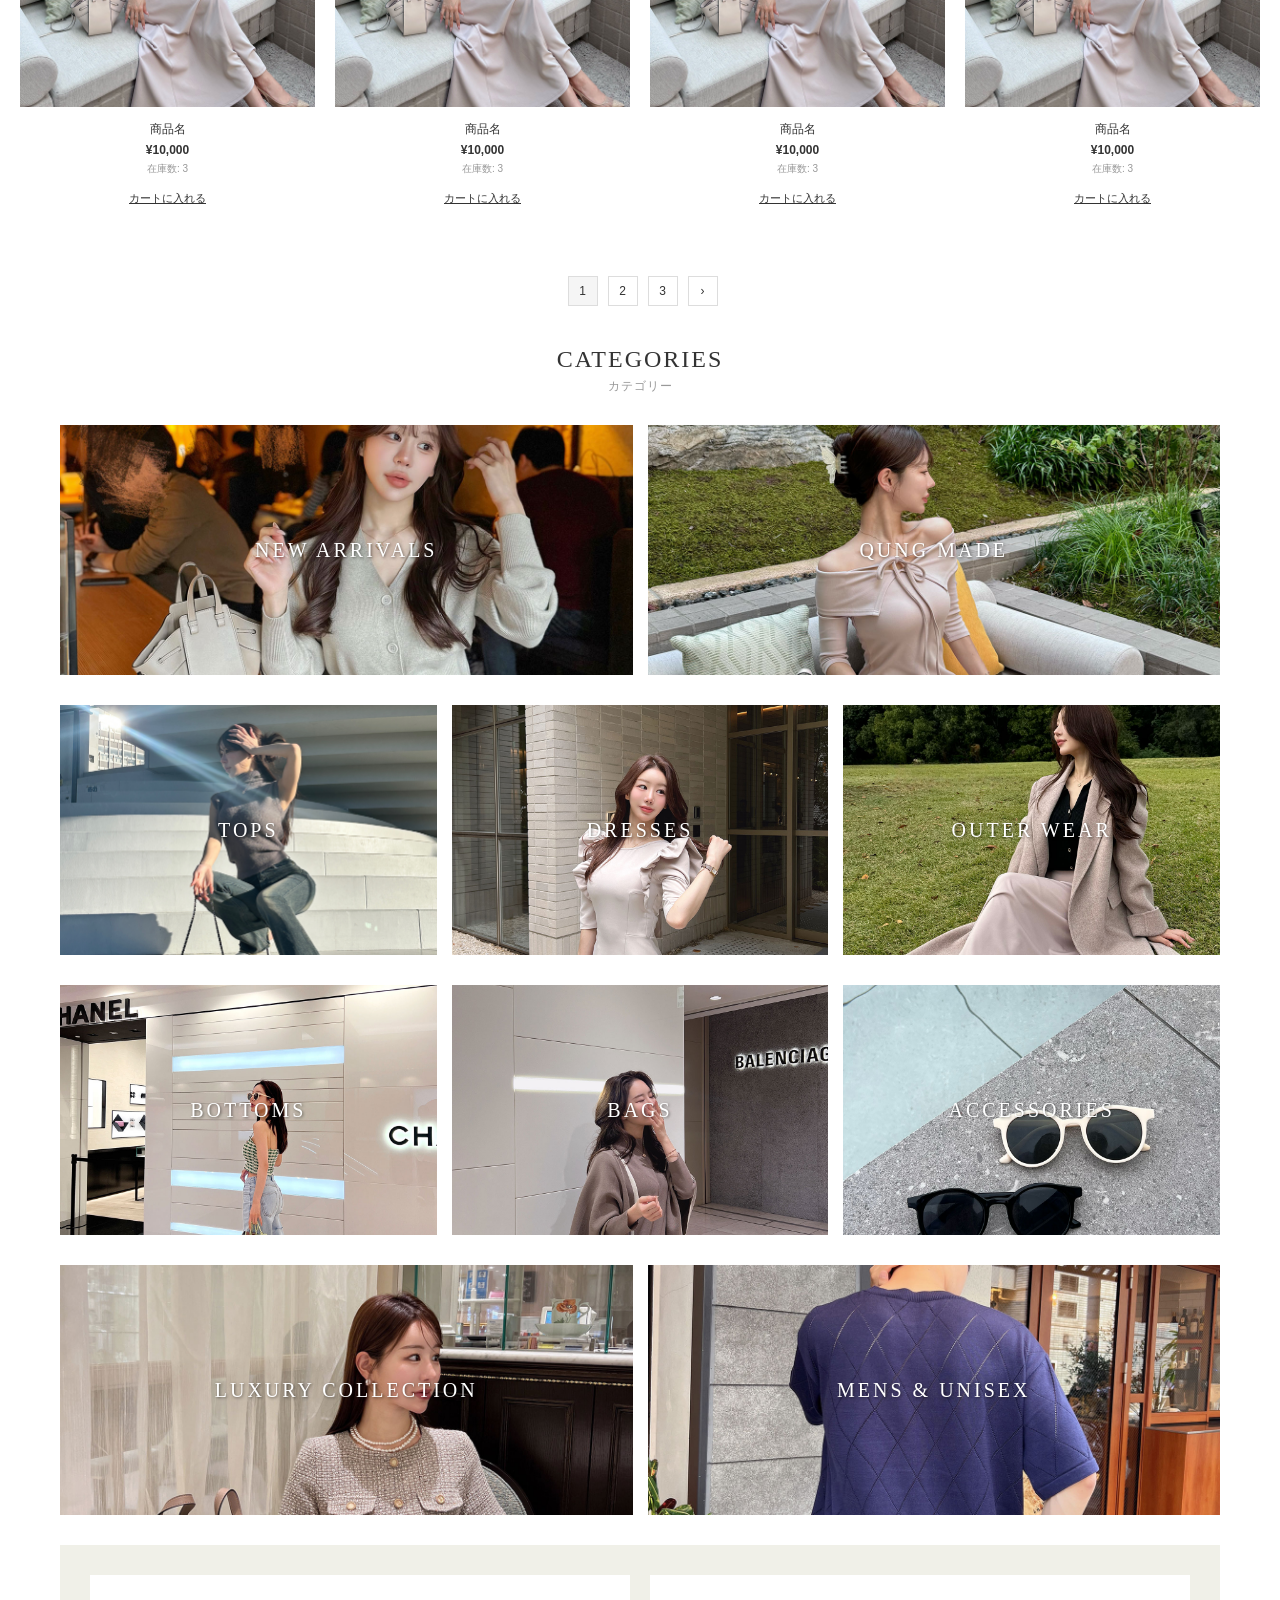
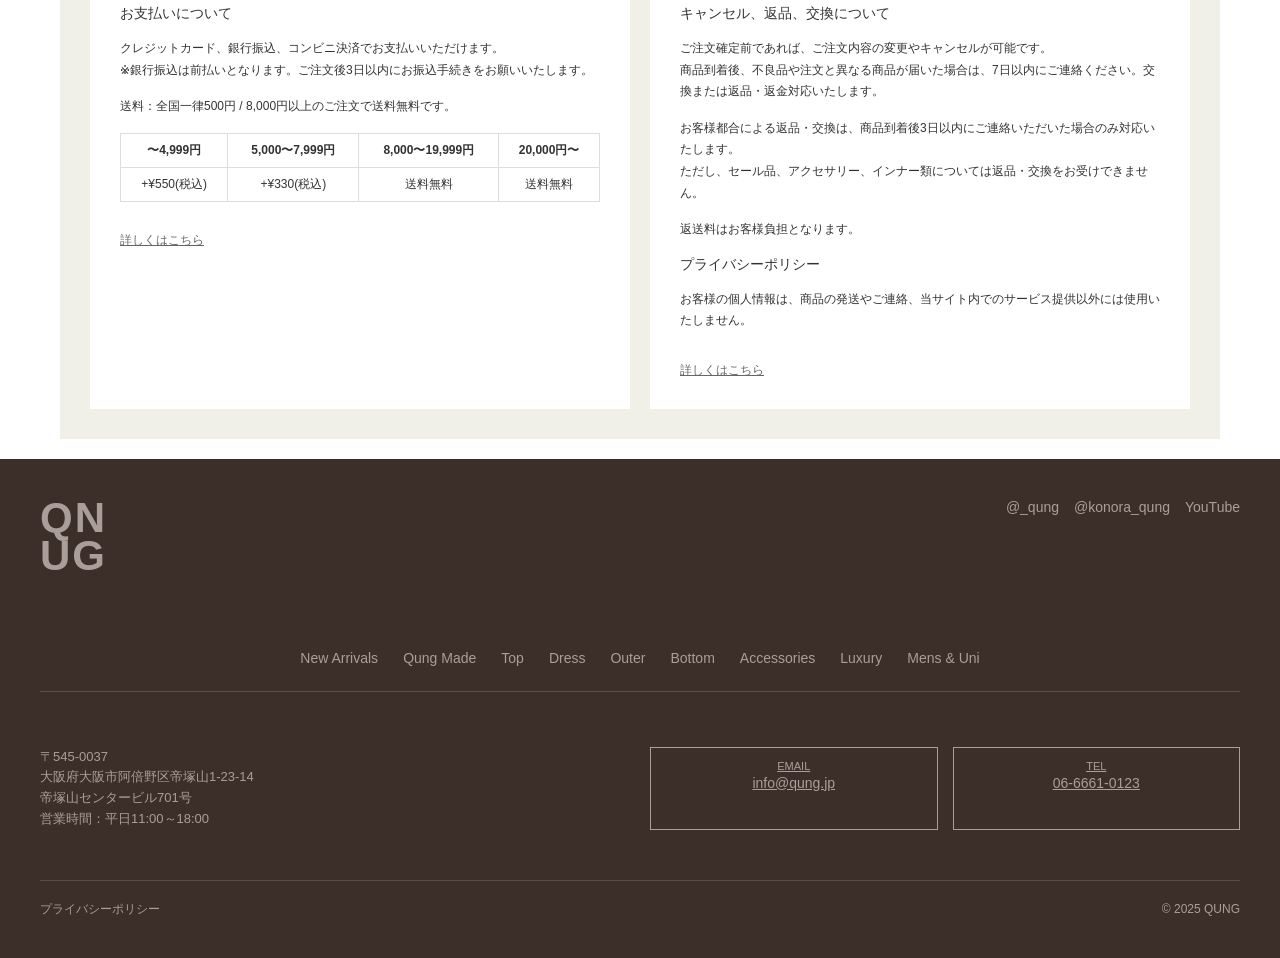
==== commit 8cc273fb: "new changes" ====
--- a/New-Arrivals.html
+++ b/New-Arrivals.html
@@ -152,94 +152,7 @@
         margin-top: 50px;
       }
 
-      /* Sidebar styles */
-      .sidebar {
-        width: 200px;
-        padding: 20px;
-        border-right: 1px solid #eee;
-      }
-
-      .category {
-        margin-bottom: 20px;
-      }
-
-      .category-title {
-        text-transform: uppercase;
-        font-size: 12px;
-        color: #666;
-        letter-spacing: 1px;
-        padding: 8px 0;
-        margin-bottom: 8px;
-        border-bottom: 1px solid #eee;
-      }
-
-      .subcategory {
-        margin-bottom: 5px;
-        font-size: 12px;
-        padding: 5px 0;
-        cursor: pointer;
-        display: flex;
-        justify-content: space-between;
-      }
-
-      .subcategory:hover {
-        color: #999;
-      }
-
-      .category-header {
-        display: flex;
-        justify-content: space-between;
-        align-items: center;
-        cursor: pointer;
-      }
-
-      .category-header:after {
-        content: "▼";
-        font-size: 8px;
-      }
-
-      .size-options,
-      .price-options,
-      .color-options {
-        display: flex;
-        flex-wrap: wrap;
-        gap: 5px;
-        margin-top: 10px;
-      }
-
-      .size-box {
-        border: 1px solid #ddd;
-        width: 30px;
-        height: 30px;
-        display: flex;
-        align-items: center;
-        justify-content: center;
-        font-size: 12px;
-        cursor: pointer;
-      }
-
-      .size-box:hover {
-        border-color: #999;
-      }
-
-      .color-circle {
-        width: 20px;
-        height: 20px;
-        border-radius: 50%;
-        cursor: pointer;
-        border: 1px solid #eee;
-      }
-
-      .search-button {
-        background-color: #333;
-        color: white;
-        border: none;
-        padding: 10px;
-        width: 100%;
-        margin-top: 20px;
-        cursor: pointer;
-        font-size: 12px;
-      }
+       
 
       /* Main content styles */
       .main-content {
@@ -390,121 +303,9 @@
   <body>
     <div id="site-header"></div>
 
-    <!-- Products Section -->
-    <div class="products-section">
-      <!-- Left Sidebar -->
-      <div class="sidebar">
-        <div class="category">
-          <div class="category-title">NEW ARRIVALS</div>
-        </div>
-
-        <div class="category">
-          <div class="category-title">DQNG MADE</div>
-        </div>
-
-        <div class="category">
-          <div class="category-header">
-            <div class="category-title">TOPS</div>
-          </div>
-          <div class="subcategory">New Arrival</div>
-          <div class="subcategory">Outer Made</div>
-          <div class="subcategory">Blouse</div>
-          <div class="subcategory">Knit</div>
-          <div class="subcategory">Other</div>
-        </div>
-
-        <div class="category">
-          <div class="category-header">
-            <div class="category-title">DRESS</div>
-          </div>
-        </div>
-
-        <div class="category">
-          <div class="category-header">
-            <div class="category-title">OUTER WEAR</div>
-          </div>
-        </div>
-
-        <div class="category">
-          <div class="category-header">
-            <div class="category-title">BOTTOMS</div>
-          </div>
-        </div>
-
-        <div class="category">
-          <div class="category-header">
-            <div class="category-title">BAGS</div>
-          </div>
-        </div>
-
-        <div class="category">
-          <div class="category-header">
-            <div class="category-title">ACCESSORIES</div>
-          </div>
-          <div class="subcategory">New Arrival</div>
-          <div class="subcategory">Dqng Made</div>
-          <div class="subcategory">Jewelry</div>
-          <div class="subcategory">Shoes</div>
-          <div class="subcategory">Sunglasses</div>
-          <div class="subcategory">Hair Accessories</div>
-          <div class="subcategory">Socks</div>
-          <div class="subcategory">Wallets</div>
-          <div class="subcategory">Other</div>
-        </div>
-
-        <div class="category">
-          <div class="category-header">
-            <div class="category-title">LUXURY</div>
-          </div>
-        </div>
-
-        <div class="category">
-          <div class="category-header">
-            <div class="category-title">MEN'S & UNI</div>
-          </div>
-        </div>
-
-        <div class="category">
-          <div class="category-header">
-            <div class="category-title">サイズ</div>
-          </div>
-          <div class="size-options">
-            <div class="size-box">XS</div>
-            <div class="size-box">S</div>
-            <div class="size-box">M</div>
-            <div class="size-box">L</div>
-          </div>
-        </div>
-
-        <div class="category">
-          <div class="category-header">
-            <div class="category-title">価格</div>
-          </div>
-          <div class="price-options">
-            <div class="subcategory">¥10,000</div>
-            <div class="subcategory">¥10,000 - ¥30,000</div>
-            <div class="subcategory">¥30,000 -</div>
-          </div>
-        </div>
-
-        <div class="category">
-          <div class="category-header">
-            <div class="category-title">カラー</div>
-          </div>
-          <div class="color-options">
-            <div class="color-circle" style="background-color: #fff"></div>
-            <div class="color-circle" style="background-color: #eee"></div>
-            <div class="color-circle" style="background-color: #ccc"></div>
-            <div class="color-circle" style="background-color: #999"></div>
-            <div class="color-circle" style="background-color: #666"></div>
-            <div class="color-circle" style="background-color: #333"></div>
-            <div class="color-circle" style="background-color: #f9d5e5"></div>
-            <div class="color-circle" style="background-color: #eeac99"></div>
-          </div>
-        </div>
-
-        <button class="search-button">絞り込み</button>
-      </div>
+    <div class="col-lg-3 col-md-3 mb-4 d-lg-block">
+      <div id="sidebar-placeholder"></div>
+
 
       <!-- Main Content -->
       <div class="main-content">
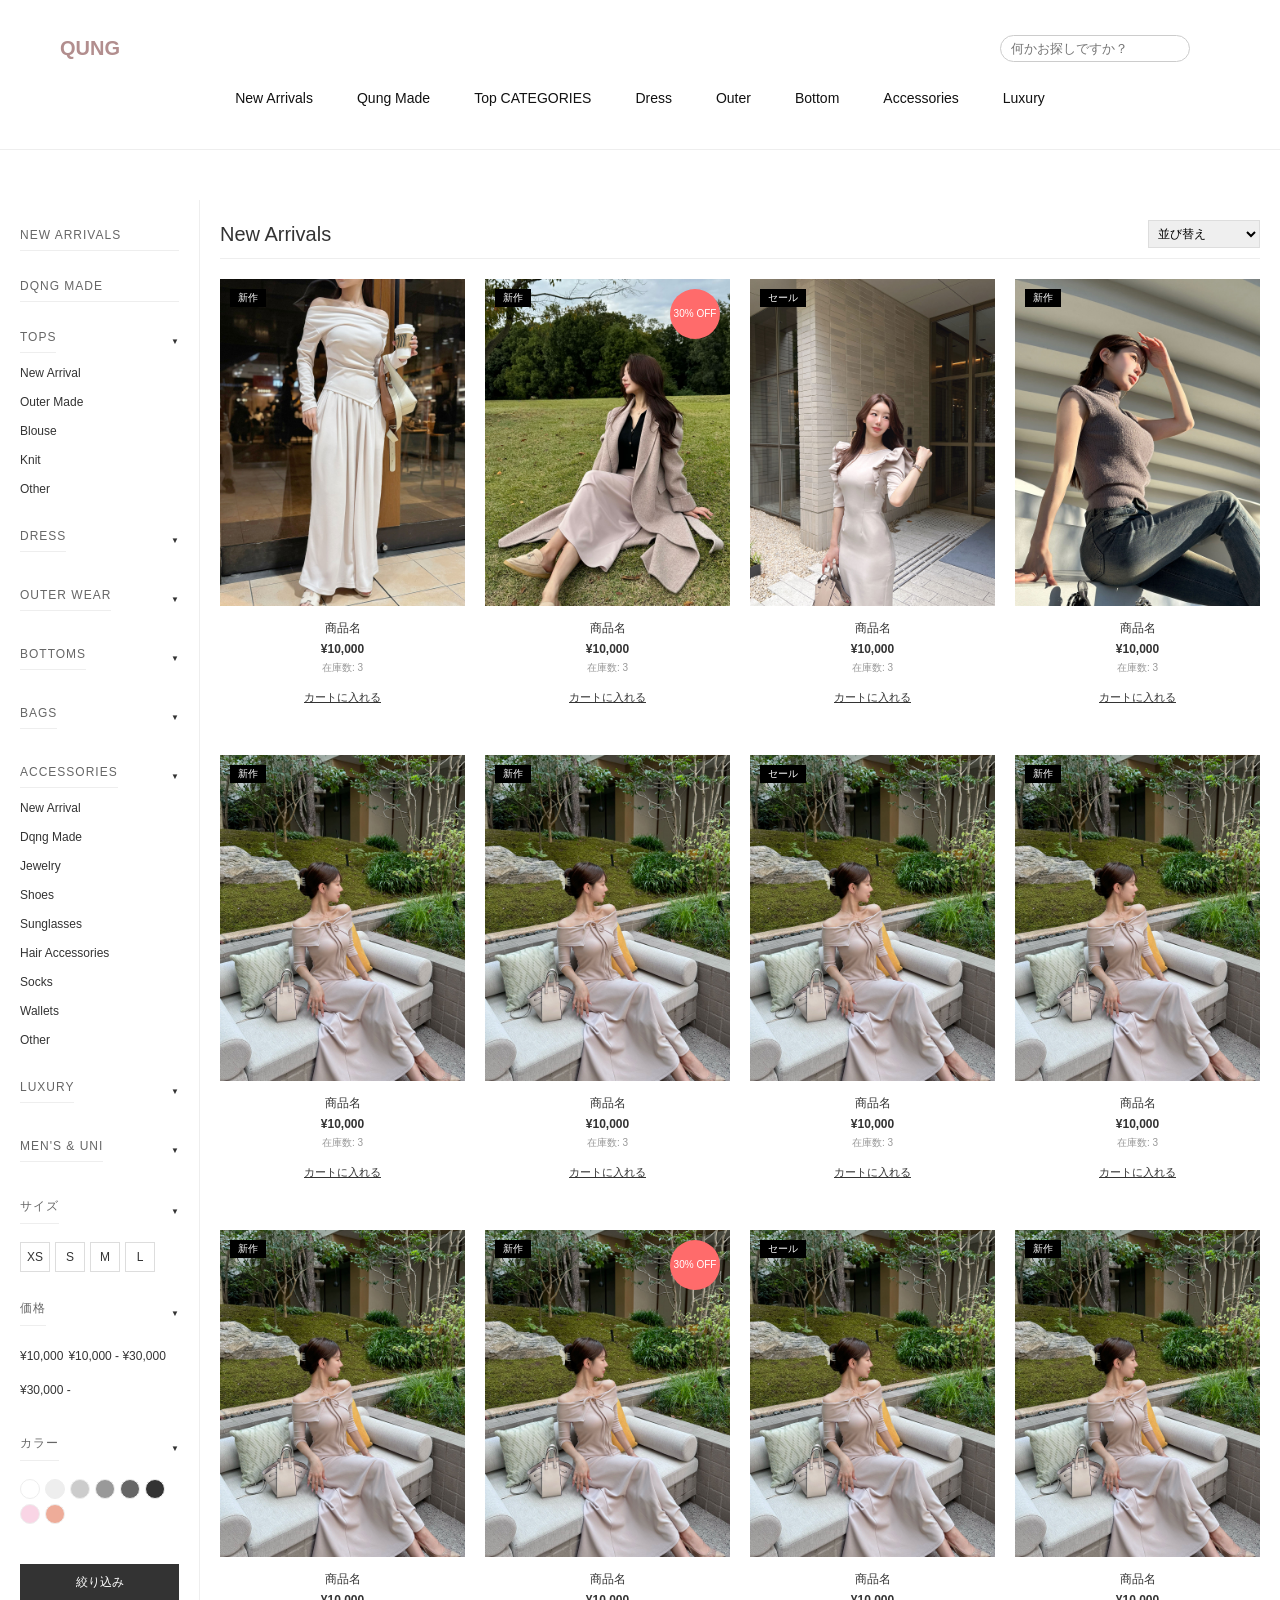
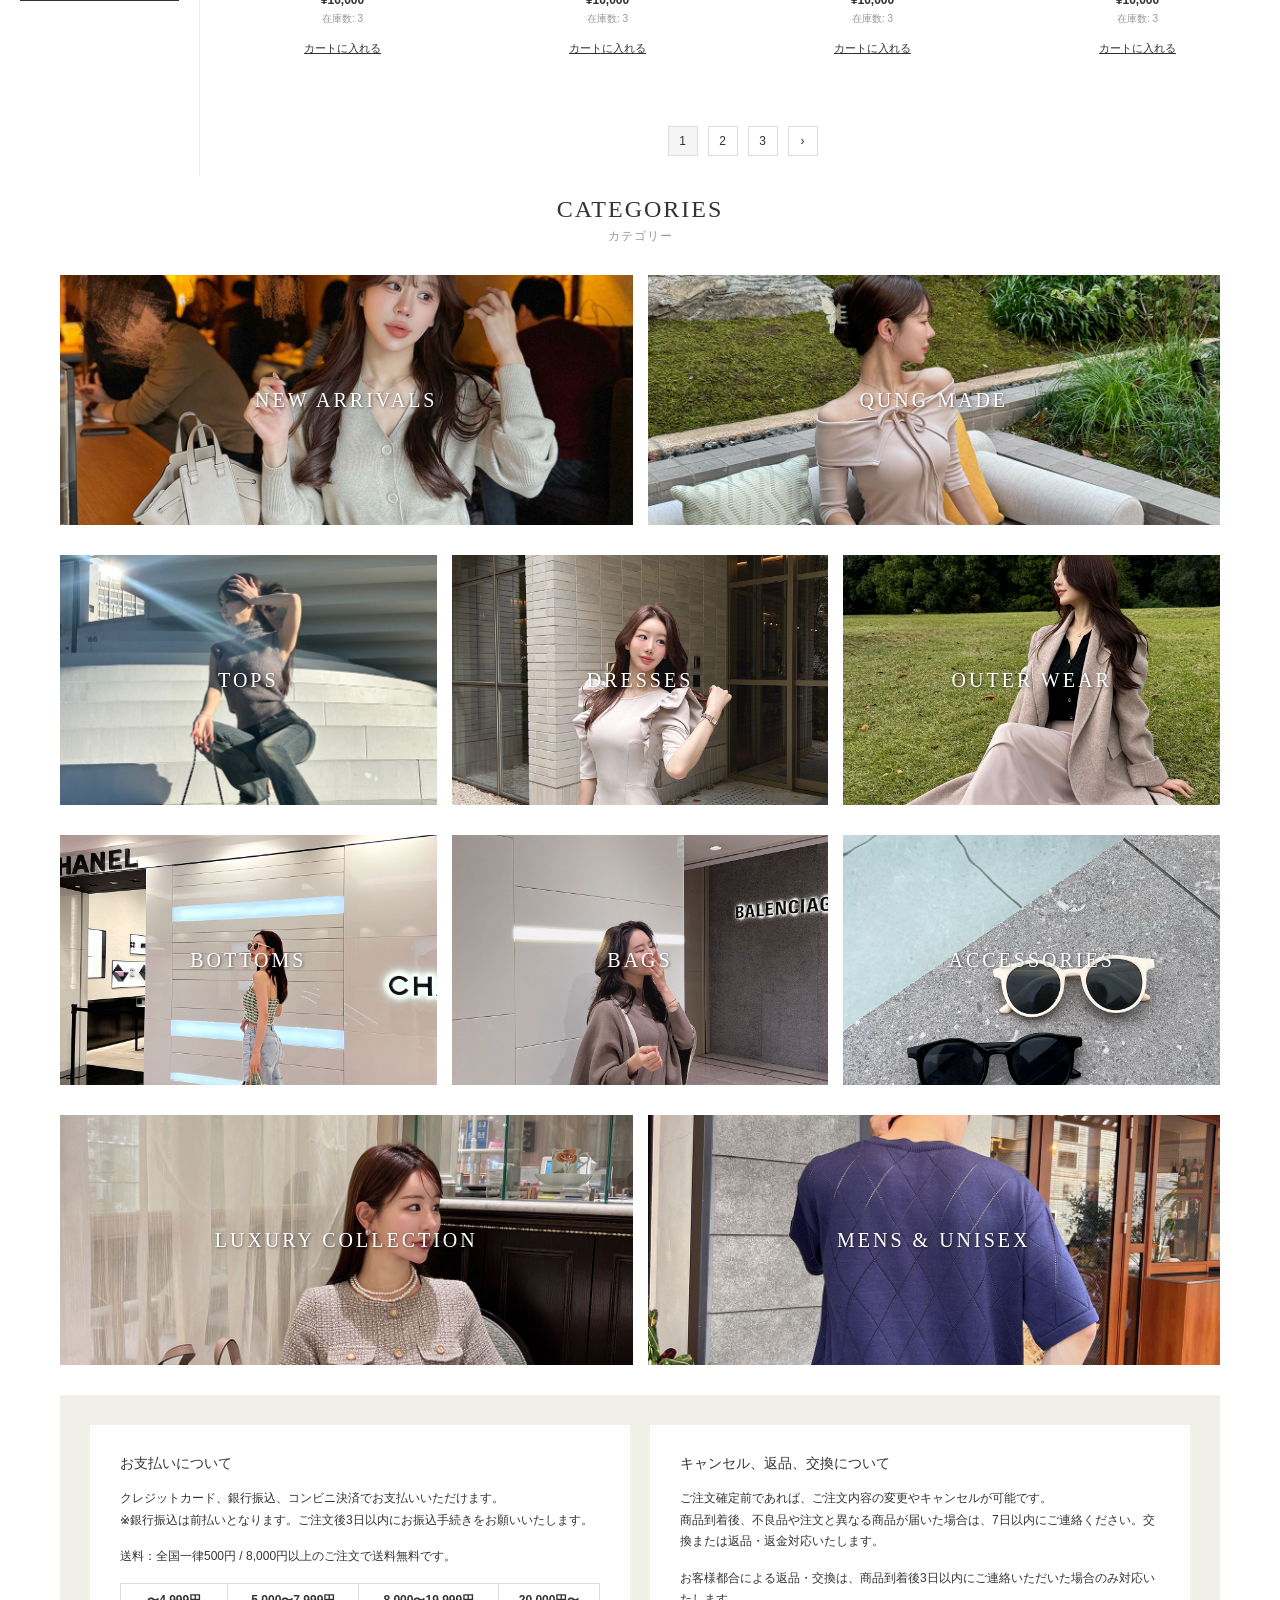
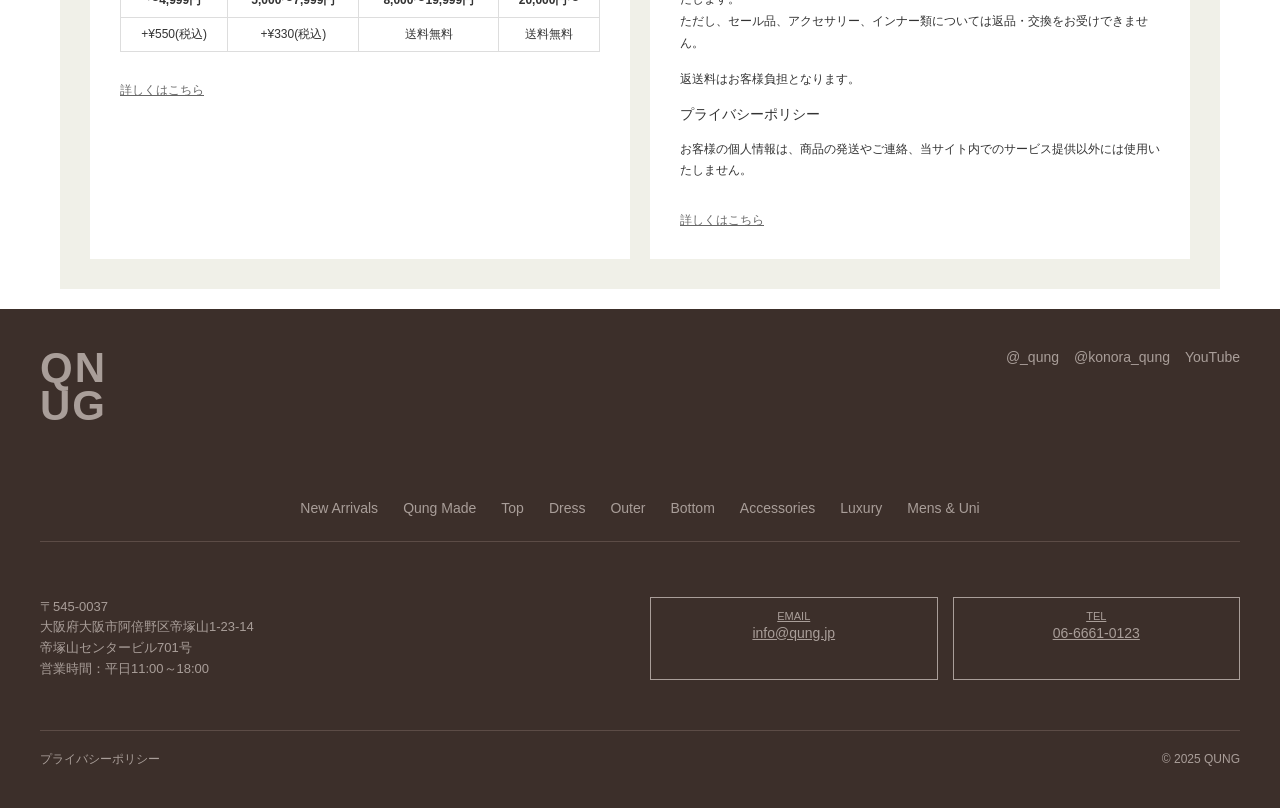
==== commit 7fdc3738: "new changes" ====
--- a/New-Arrivals.html
+++ b/New-Arrivals.html
@@ -6,306 +6,131 @@
     <title>New Arrivals</title>
 
     <link rel="stylesheet" href="css/style.css" />
-
+<link rel="stylesheet" href="css/New-Arrivals.css">
     <link rel="stylesheet" href="css/sidebar.css" />
     <link rel="stylesheet" href="css/footer.css" />
     <style>
-      * {
-        margin: 0;
-        padding: 0;
-        box-sizing: border-box;
-        font-family: sans-serif;
-      }
-
-      body {
-        background-color: #fff;
-      }
-
-      /* Categories Section Styles */
-      .container {
-        max-width: 1200px;
-        margin: 0 auto;
-        padding: 20px;
-      }
-
-      .categories-header {
-        text-align: center;
-        margin-bottom: 30px;
-      }
-
-      .categories-title {
-        font-size: 24px;
-        letter-spacing: 2px;
-        margin-bottom: 5px;
-        font-weight: normal;
-        font-family: "Times New Roman", serif;
-      }
-
-      .categories-subtitle {
-        font-size: 12px;
-        color: #999;
-        letter-spacing: 1px;
-      }
-
-      .categories-grid {
-        display: grid;
-        grid-template-columns: repeat(2, 1fr);
-        grid-template-rows: auto;
-        gap: 15px;
-        margin-bottom: 30px;
-      }
-
-      .category-item {
-        position: relative;
-        overflow: hidden;
-        height: 250px;
-        cursor: pointer;
-      }
-
-      .category-item img {
-        width: 100%;
-        height: 100%;
-        object-fit: cover;
-        transition: transform 0.5s;
-      }
-
-      .category-item:hover img {
-        transform: scale(1.05);
-      }
-
-      .category-label {
-        position: absolute;
-        top: 50%;
-        left: 50%;
-        transform: translate(-50%, -50%);
-        color: white;
-        font-size: 20px;
-        letter-spacing: 3px;
-        text-align: center;
-        width: 100%;
-        text-shadow: 1px 1px 3px rgba(0, 0, 0, 0.5);
-        pointer-events: none;
-        font-family: "Times New Roman", serif;
-      }
-
-      .row-2 {
-        grid-template-columns: repeat(3, 1fr);
-      }
-
-      .row-3 {
-        grid-template-columns: repeat(2, 1fr);
-      }
-
-      .info-section {
-        display: grid;
-        grid-template-columns: repeat(2, 1fr);
-        gap: 20px;
-        margin-top: 30px;
-        background-color: #f0f0e8;
-        padding: 30px;
-      }
-
-      .info-box {
-        background-color: white;
-        padding: 30px;
-      }
-
-      .info-title {
-        font-size: 14px;
-        margin-bottom: 15px;
-        font-weight: normal;
-      }
-
-      .info-content {
-        font-size: 12px;
-        line-height: 1.8;
-        margin-bottom: 15px;
-      }
-
-      .sizing-table {
-        width: 100%;
-        border-collapse: collapse;
-        margin-top: 15px;
-        margin-bottom: 15px;
-      }
-
-      .sizing-table th,
-      .sizing-table td {
-        border: 1px solid #ddd;
-        padding: 8px;
-        text-align: center;
-        font-size: 12px;
-      }
-
-      .more-link {
-        display: inline-block;
-        font-size: 12px;
-        margin-top: 15px;
-        color: #666;
-        text-decoration: underline;
-        cursor: pointer;
-      }
-
-      /* Products Section Styles */
-      .products-section {
-        display: flex;
-        margin-top: 50px;
-      }
-
-       
-
-      /* Main content styles */
-      .main-content {
-        flex: 1;
-        padding: 20px;
-      }
-
-      .header {
-        display: flex;
-        justify-content: space-between;
-        align-items: center;
-        margin-bottom: 20px;
-        padding-bottom: 10px;
-        border-bottom: 1px solid #eee;
-      }
-
-      .title {
-        font-size: 20px;
-        font-weight: normal;
-      }
-
-      .sort-dropdown {
-        padding: 5px;
-        border: 1px solid #ddd;
-        font-size: 12px;
-      }
-
-      .products-grid {
-        display: grid;
-        grid-template-columns: repeat(4, 1fr);
-        gap: 20px;
-      }
-
-      .product-card {
-        margin-bottom: 30px;
-      }
-
-      .product-image {
-        position: relative;
-        margin-bottom: 10px;
-        overflow: hidden;
-      }
-
-      .product-image img {
-        width: 100%;
-        height: auto;
-        transition: transform 0.3s;
-      }
-
-      .product-image:hover img {
-        transform: scale(1.05);
-      }
-
-      .tag {
-        position: absolute;
-        top: 10px;
-        left: 10px;
-        background-color: #000;
-        color: white;
-        padding: 2px 8px;
-        font-size: 10px;
-      }
-
-      .sale-circle {
-        position: absolute;
-        top: 10px;
-        right: 10px;
-        background-color: #ff6b6b;
-        color: white;
-        width: 50px;
-        height: 50px;
-        border-radius: 50%;
-        display: flex;
-        align-items: center;
-        justify-content: center;
-        font-size: 10px;
-        text-align: center;
-        line-height: 1.2;
-      }
-
-      .product-info {
-        text-align: center;
-      }
-
-      .product-title {
-        font-size: 12px;
-        font-weight: normal;
-        margin-bottom: 5px;
-      }
-
-      .product-price {
-        font-size: 12px;
-        margin-bottom: 5px;
-      }
-
-      .product-status {
-        font-size: 10px;
-        color: #999;
-        margin-bottom: 10px;
-      }
-
-      .add-to-cart {
-        background: none;
-        border: none;
-        cursor: pointer;
-        font-size: 11px;
-        color: #333;
-        text-decoration: underline;
-        margin-top: 5px;
-      }
-
-      .pagination {
-        display: flex;
-        justify-content: center;
-        margin-top: 40px;
-      }
-
-      .page-number {
-        width: 30px;
-        height: 30px;
-        display: flex;
-        align-items: center;
-        justify-content: center;
-        margin: 0 5px;
-        border: 1px solid #ddd;
-        font-size: 12px;
-        cursor: pointer;
-      }
-
-      .page-number:hover,
-      .page-number.active {
-        background-color: #f5f5f5;
-      }
-
-      .next-page {
-        border: 1px solid #ddd;
-        width: 30px;
-        height: 30px;
-        display: flex;
-        align-items: center;
-        justify-content: center;
-        font-size: 12px;
-        margin-left: 5px;
-        cursor: pointer;
-      }
+      
     </style>
   </head>
   <body>
     <div id="site-header"></div>
 
-    <div class="col-lg-3 col-md-3 mb-4 d-lg-block">
-      <div id="sidebar-placeholder"></div>
-
+    <!-- Products Section -->
+    <div class="products-section">
+      <!-- Left Sidebar -->
+      <div class="sidebar">
+        <div class="category">
+          <div class="category-title">NEW ARRIVALS</div>
+        </div>
+
+        <div class="category">
+          <div class="category-title">DQNG MADE</div>
+        </div>
+
+        <div class="category">
+          <div class="category-header">
+            <div class="category-title">TOPS</div>
+          </div>
+          <div class="subcategory">New Arrival</div>
+          <div class="subcategory">Outer Made</div>
+          <div class="subcategory">Blouse</div>
+          <div class="subcategory">Knit</div>
+          <div class="subcategory">Other</div>
+        </div>
+
+        <div class="category">
+          <div class="category-header">
+            <div class="category-title">DRESS</div>
+          </div>
+        </div>
+
+        <div class="category">
+          <div class="category-header">
+            <div class="category-title">OUTER WEAR</div>
+          </div>
+        </div>
+
+        <div class="category">
+          <div class="category-header">
+            <div class="category-title">BOTTOMS</div>
+          </div>
+        </div>
+
+        <div class="category">
+          <div class="category-header">
+            <div class="category-title">BAGS</div>
+          </div>
+        </div>
+
+        <div class="category">
+          <div class="category-header">
+            <div class="category-title">ACCESSORIES</div>
+          </div>
+          <div class="subcategory">New Arrival</div>
+          <div class="subcategory">Dqng Made</div>
+          <div class="subcategory">Jewelry</div>
+          <div class="subcategory">Shoes</div>
+          <div class="subcategory">Sunglasses</div>
+          <div class="subcategory">Hair Accessories</div>
+          <div class="subcategory">Socks</div>
+          <div class="subcategory">Wallets</div>
+          <div class="subcategory">Other</div>
+        </div>
+
+        <div class="category">
+          <div class="category-header">
+            <div class="category-title">LUXURY</div>
+          </div>
+        </div>
+
+        <div class="category">
+          <div class="category-header">
+            <div class="category-title">MEN'S & UNI</div>
+          </div>
+        </div>
+
+        <div class="category">
+          <div class="category-header">
+            <div class="category-title">サイズ</div>
+          </div>
+          <div class="size-options">
+            <div class="size-box">XS</div>
+            <div class="size-box">S</div>
+            <div class="size-box">M</div>
+            <div class="size-box">L</div>
+          </div>
+        </div>
+
+        <div class="category">
+          <div class="category-header">
+            <div class="category-title">価格</div>
+          </div>
+          <div class="price-options">
+            <div class="subcategory">¥10,000</div>
+            <div class="subcategory">¥10,000 - ¥30,000</div>
+            <div class="subcategory">¥30,000 -</div>
+          </div>
+        </div>
+
+        <div class="category">
+          <div class="category-header">
+            <div class="category-title">カラー</div>
+          </div>
+          <div class="color-options">
+            <div class="color-circle" style="background-color: #fff"></div>
+            <div class="color-circle" style="background-color: #eee"></div>
+            <div class="color-circle" style="background-color: #ccc"></div>
+            <div class="color-circle" style="background-color: #999"></div>
+            <div class="color-circle" style="background-color: #666"></div>
+            <div class="color-circle" style="background-color: #333"></div>
+            <div class="color-circle" style="background-color: #f9d5e5"></div>
+            <div class="color-circle" style="background-color: #eeac99"></div>
+          </div>
+        </div>
+
+        <button class="search-button">絞り込み</button>
+      </div>
 
       <!-- Main Content -->
       <div class="main-content">
@@ -696,213 +521,7 @@
       </div>
     </div>
     <div id="site-footer"></div>
-    <script>
-      document.addEventListener("DOMContentLoaded", function () {
-        // Categories Section Interactivity
-        const categoryItems = document.querySelectorAll(".category-item");
-        categoryItems.forEach((item) => {
-          item.addEventListener("click", function () {
-            // In a real implementation, this would navigate to the category page
-            const categoryName =
-              this.querySelector(".category-label").textContent;
-            console.log(`Navigating to ${categoryName} category`);
-            // window.location.href = `/category/${categoryName.toLowerCase().replace(' ', '-')}`;
-          });
-        });
-
-        const moreLinks = document.querySelectorAll(".more-link");
-        moreLinks.forEach((link) => {
-          link.addEventListener("click", function () {
-            // In a real implementation, this would show more information or navigate to details page
-            console.log("Showing more information");
-          });
-        });
-
-        // Products Section Interactivity
-        // Toggle category dropdown
-        const categoryHeaders = document.querySelectorAll(".category-header");
-        categoryHeaders.forEach((header) => {
-          header.addEventListener("click", function () {
-            const nextElement = this.nextElementSibling;
-            if (
-              nextElement &&
-              !nextElement.classList.contains("category-title")
-            ) {
-              nextElement.style.display =
-                nextElement.style.display === "none" ? "block" : "none";
-            }
-          });
-        });
-
-        // Size box selection
-        const sizeBoxes = document.querySelectorAll(".size-box");
-        sizeBoxes.forEach((box) => {
-          box.addEventListener("click", function () {
-            // Toggle active class
-            this.classList.toggle("active");
-            if (this.classList.contains("active")) {
-              this.style.backgroundColor = "#eee";
-            } else {
-              this.style.backgroundColor = "";
-            }
-          });
-        });
-
-        // Color circle selection
-        const colorCircles = document.querySelectorAll(".color-circle");
-        colorCircles.forEach((circle) => {
-          circle.addEventListener("click", function () {
-            // Toggle active class
-            this.classList.toggle("active");
-            if (this.classList.contains("active")) {
-              this.style.border = "2px solid #333";
-            } else {
-              this.style.border = "1px solid #eee";
-            }
-          });
-        });
-
-        // Search button click
-        const searchButton = document.querySelector(".search-button");
-        searchButton.addEventListener("click", function () {
-          console.log("Filtering products based on selected criteria");
-          // In a real implementation, this would filter products based on selected criteria
-        });
-
-        // Sort dropdown change
-        const sortDropdown = document.querySelector(".sort-dropdown");
-        sortDropdown.addEventListener("change", function () {
-          console.log(`Sorting products by: ${this.value}`);
-          // In a real implementation, this would sort products based on selected option
-        });
-
-        // Add to cart button click
-        const addToCartButtons = document.querySelectorAll(".add-to-cart");
-        addToCartButtons.forEach((button) => {
-          button.addEventListener("click", function () {
-            const productTitle =
-              this.parentElement.querySelector(".product-title").textContent;
-            console.log(`Added ${productTitle} to cart`);
-            // In a real implementation, this would add the product to cart
-
-            // Show a quick confirmation message
-            const confirmMessage = document.createElement("div");
-            confirmMessage.textContent = "カートに追加しました！";
-            confirmMessage.style.position = "fixed";
-            confirmMessage.style.top = "20px";
-            confirmMessage.style.left = "50%";
-            confirmMessage.style.transform = "translateX(-50%)";
-            confirmMessage.style.backgroundColor = "#333";
-            confirmMessage.style.color = "white";
-            confirmMessage.style.padding = "10px 20px";
-            confirmMessage.style.borderRadius = "5px";
-            confirmMessage.style.zIndex = "1000";
-
-            document.body.appendChild(confirmMessage);
-
-            // Remove the message after 3 seconds
-            setTimeout(() => {
-              document.body.removeChild(confirmMessage);
-            }, 3000);
-          });
-        });
-
-        // Pagination click
-        const pageNumbers = document.querySelectorAll(".page-number");
-        pageNumbers.forEach((number) => {
-          number.addEventListener("click", function () {
-            // Remove active class from all page numbers
-            pageNumbers.forEach((num) => num.classList.remove("active"));
-
-            // Add active class to clicked page number
-            this.classList.add("active");
-
-            console.log(`Navigating to page ${this.textContent}`);
-            // In a real implementation, this would load products for the selected page
-          });
-        });
-
-        // Next page click
-        const nextPage = document.querySelector(".next-page");
-        nextPage.addEventListener("click", function () {
-          // Find the currently active page
-          const activePage = document.querySelector(".page-number.active");
-          const currentPage = parseInt(activePage.textContent);
-
-          // Find the next page element
-          const nextPageElement = document.querySelector(
-            `.page-number:nth-child(${currentPage + 1})`
-          );
-
-          if (nextPageElement) {
-            // Remove active class from current page
-            activePage.classList.remove("active");
-
-            // Add active class to next page
-            nextPageElement.classList.add("active");
-
-            console.log(`Navigating to page ${nextPageElement.textContent}`);
-            // In a real implementation, this would load products for the next page
-          }
-        });
-
-        // Product image hover effect
-        const productImages = document.querySelectorAll(".product-image");
-        productImages.forEach((image) => {
-          image.addEventListener("mouseenter", function () {
-            this.querySelector("img").style.transform = "scale(1.05)";
-          });
-
-          image.addEventListener("mouseleave", function () {
-            this.querySelector("img").style.transform = "";
-          });
-        });
-
-        // Mobile sidebar toggle (for responsive design)
-        // This would be implemented with additional HTML elements in a real project
-        function setupMobileMenu() {
-          if (window.innerWidth <= 768) {
-            // Create mobile menu button if it doesn't exist
-            if (!document.querySelector(".mobile-menu-toggle")) {
-              const menuToggle = document.createElement("div");
-              menuToggle.className = "mobile-menu-toggle";
-              menuToggle.innerHTML = "☰";
-              menuToggle.style.position = "fixed";
-              menuToggle.style.top = "10px";
-              menuToggle.style.left = "10px";
-              menuToggle.style.fontSize = "24px";
-              menuToggle.style.zIndex = "1000";
-              menuToggle.style.cursor = "pointer";
-
-              document.body.appendChild(menuToggle);
-
-              // Toggle sidebar visibility
-              menuToggle.addEventListener("click", function () {
-                const sidebar = document.querySelector(".sidebar");
-                sidebar.style.display =
-                  sidebar.style.display === "none" ? "block" : "none";
-              });
-
-              // Hide sidebar by default on mobile
-              document.querySelector(".sidebar").style.display = "none";
-            }
-          } else {
-            // Remove mobile menu button if exists
-            const menuToggle = document.querySelector(".mobile-menu-toggle");
-            if (menuToggle) {
-              document.body.removeChild(menuToggle);
-            }
-
-            // Make sure sidebar is visible on desktop
-            document.querySelector(".sidebar").style.display = "block";
-          }
-        }
-
-        // Run initially and on window resize
-        setupMobileMenu();
-        window.addEventListener("resize", setupMobileMenu);
-      });
-    </script>
     <script src="js/index.js"></script>
-  </body>
+    <script src="New-Arrivals.js"></script>
+   </body>
 </html>
--- a/css/New-Arrivals.css
+++ b/css/New-Arrivals.css
@@ -0,0 +1,375 @@
+* {
+    margin: 0;
+    padding: 0;
+    box-sizing: border-box;
+    font-family: sans-serif;
+  }
+
+  body {
+    background-color: #fff;
+  }
+
+  /* Categories Section Styles */
+  .container {
+    max-width: 1200px;
+    margin: 0 auto;
+    padding: 20px;
+  }
+
+  .categories-header {
+    text-align: center;
+    margin-bottom: 30px;
+  }
+
+  .categories-title {
+    font-size: 24px;
+    letter-spacing: 2px;
+    margin-bottom: 5px;
+    font-weight: normal;
+    font-family: "Times New Roman", serif;
+  }
+
+  .categories-subtitle {
+    font-size: 12px;
+    color: #999;
+    letter-spacing: 1px;
+  }
+
+  .categories-grid {
+    display: grid;
+    grid-template-columns: repeat(2, 1fr);
+    grid-template-rows: auto;
+    gap: 15px;
+    margin-bottom: 30px;
+  }
+
+  .category-item {
+    position: relative;
+    overflow: hidden;
+    height: 250px;
+    cursor: pointer;
+  }
+
+  .category-item img {
+    width: 100%;
+    height: 100%;
+    object-fit: cover;
+    transition: transform 0.5s;
+  }
+
+  .category-item:hover img {
+    transform: scale(1.05);
+  }
+
+  .category-label {
+    position: absolute;
+    top: 50%;
+    left: 50%;
+    transform: translate(-50%, -50%);
+    color: white;
+    font-size: 20px;
+    letter-spacing: 3px;
+    text-align: center;
+    width: 100%;
+    text-shadow: 1px 1px 3px rgba(0, 0, 0, 0.5);
+    pointer-events: none;
+    font-family: "Times New Roman", serif;
+  }
+
+  .row-2 {
+    grid-template-columns: repeat(3, 1fr);
+  }
+
+  .row-3 {
+    grid-template-columns: repeat(2, 1fr);
+  }
+
+  .info-section {
+    display: grid;
+    grid-template-columns: repeat(2, 1fr);
+    gap: 20px;
+    margin-top: 30px;
+    background-color: #f0f0e8;
+    padding: 30px;
+  }
+
+  .info-box {
+    background-color: white;
+    padding: 30px;
+  }
+
+  .info-title {
+    font-size: 14px;
+    margin-bottom: 15px;
+    font-weight: normal;
+  }
+
+  .info-content {
+    font-size: 12px;
+    line-height: 1.8;
+    margin-bottom: 15px;
+  }
+
+  .sizing-table {
+    width: 100%;
+    border-collapse: collapse;
+    margin-top: 15px;
+    margin-bottom: 15px;
+  }
+
+  .sizing-table th,
+  .sizing-table td {
+    border: 1px solid #ddd;
+    padding: 8px;
+    text-align: center;
+    font-size: 12px;
+  }
+
+  .more-link {
+    display: inline-block;
+    font-size: 12px;
+    margin-top: 15px;
+    color: #666;
+    text-decoration: underline;
+    cursor: pointer;
+  }
+
+  /* Products Section Styles */
+  .products-section {
+    display: flex;
+    margin-top: 50px;
+  }
+
+  /* Sidebar styles */
+  .sidebar {
+    width: 200px;
+    padding: 20px;
+    border-right: 1px solid #eee;
+  }
+
+  .category {
+    margin-bottom: 20px;
+  }
+
+  .category-title {
+    text-transform: uppercase;
+    font-size: 12px;
+    color: #666;
+    letter-spacing: 1px;
+    padding: 8px 0;
+    margin-bottom: 8px;
+    border-bottom: 1px solid #eee;
+  }
+
+  .subcategory {
+    margin-bottom: 5px;
+    font-size: 12px;
+    padding: 5px 0;
+    cursor: pointer;
+    display: flex;
+    justify-content: space-between;
+  }
+
+  .subcategory:hover {
+    color: #999;
+  }
+
+  .category-header {
+    display: flex;
+    justify-content: space-between;
+    align-items: center;
+    cursor: pointer;
+  }
+
+  .category-header:after {
+    content: "▼";
+    font-size: 8px;
+  }
+
+  .size-options,
+  .price-options,
+  .color-options {
+    display: flex;
+    flex-wrap: wrap;
+    gap: 5px;
+    margin-top: 10px;
+  }
+
+  .size-box {
+    border: 1px solid #ddd;
+    width: 30px;
+    height: 30px;
+    display: flex;
+    align-items: center;
+    justify-content: center;
+    font-size: 12px;
+    cursor: pointer;
+  }
+
+  .size-box:hover {
+    border-color: #999;
+  }
+
+  .color-circle {
+    width: 20px;
+    height: 20px;
+    border-radius: 50%;
+    cursor: pointer;
+    border: 1px solid #eee;
+  }
+
+  .search-button {
+    background-color: #333;
+    color: white;
+    border: none;
+    padding: 10px;
+    width: 100%;
+    margin-top: 20px;
+    cursor: pointer;
+    font-size: 12px;
+  }
+
+  /* Main content styles */
+  .main-content {
+    flex: 1;
+    padding: 20px;
+  }
+
+  .header {
+    display: flex;
+    justify-content: space-between;
+    align-items: center;
+    margin-bottom: 20px;
+    padding-bottom: 10px;
+    border-bottom: 1px solid #eee;
+  }
+
+  .title {
+    font-size: 20px;
+    font-weight: normal;
+  }
+
+  .sort-dropdown {
+    padding: 5px;
+    border: 1px solid #ddd;
+    font-size: 12px;
+  }
+
+  .products-grid {
+    display: grid;
+    grid-template-columns: repeat(4, 1fr);
+    gap: 20px;
+  }
+
+  .product-card {
+    margin-bottom: 30px;
+  }
+
+  .product-image {
+    position: relative;
+    margin-bottom: 10px;
+    overflow: hidden;
+  }
+
+  .product-image img {
+    width: 100%;
+    height: auto;
+    transition: transform 0.3s;
+  }
+
+  .product-image:hover img {
+    transform: scale(1.05);
+  }
+
+  .tag {
+    position: absolute;
+    top: 10px;
+    left: 10px;
+    background-color: #000;
+    color: white;
+    padding: 2px 8px;
+    font-size: 10px;
+  }
+
+  .sale-circle {
+    position: absolute;
+    top: 10px;
+    right: 10px;
+    background-color: #ff6b6b;
+    color: white;
+    width: 50px;
+    height: 50px;
+    border-radius: 50%;
+    display: flex;
+    align-items: center;
+    justify-content: center;
+    font-size: 10px;
+    text-align: center;
+    line-height: 1.2;
+  }
+
+  .product-info {
+    text-align: center;
+  }
+
+  .product-title {
+    font-size: 12px;
+    font-weight: normal;
+    margin-bottom: 5px;
+  }
+
+  .product-price {
+    font-size: 12px;
+    margin-bottom: 5px;
+  }
+
+  .product-status {
+    font-size: 10px;
+    color: #999;
+    margin-bottom: 10px;
+  }
+
+  .add-to-cart {
+    background: none;
+    border: none;
+    cursor: pointer;
+    font-size: 11px;
+    color: #333;
+    text-decoration: underline;
+    margin-top: 5px;
+  }
+
+  .pagination {
+    display: flex;
+    justify-content: center;
+    margin-top: 40px;
+  }
+
+  .page-number {
+    width: 30px;
+    height: 30px;
+    display: flex;
+    align-items: center;
+    justify-content: center;
+    margin: 0 5px;
+    border: 1px solid #ddd;
+    font-size: 12px;
+    cursor: pointer;
+  }
+
+  .page-number:hover,
+  .page-number.active {
+    background-color: #f5f5f5;
+  }
+
+  .next-page {
+    border: 1px solid #ddd;
+    width: 30px;
+    height: 30px;
+    display: flex;
+    align-items: center;
+    justify-content: center;
+    font-size: 12px;
+    margin-left: 5px;
+    cursor: pointer;
+  }
